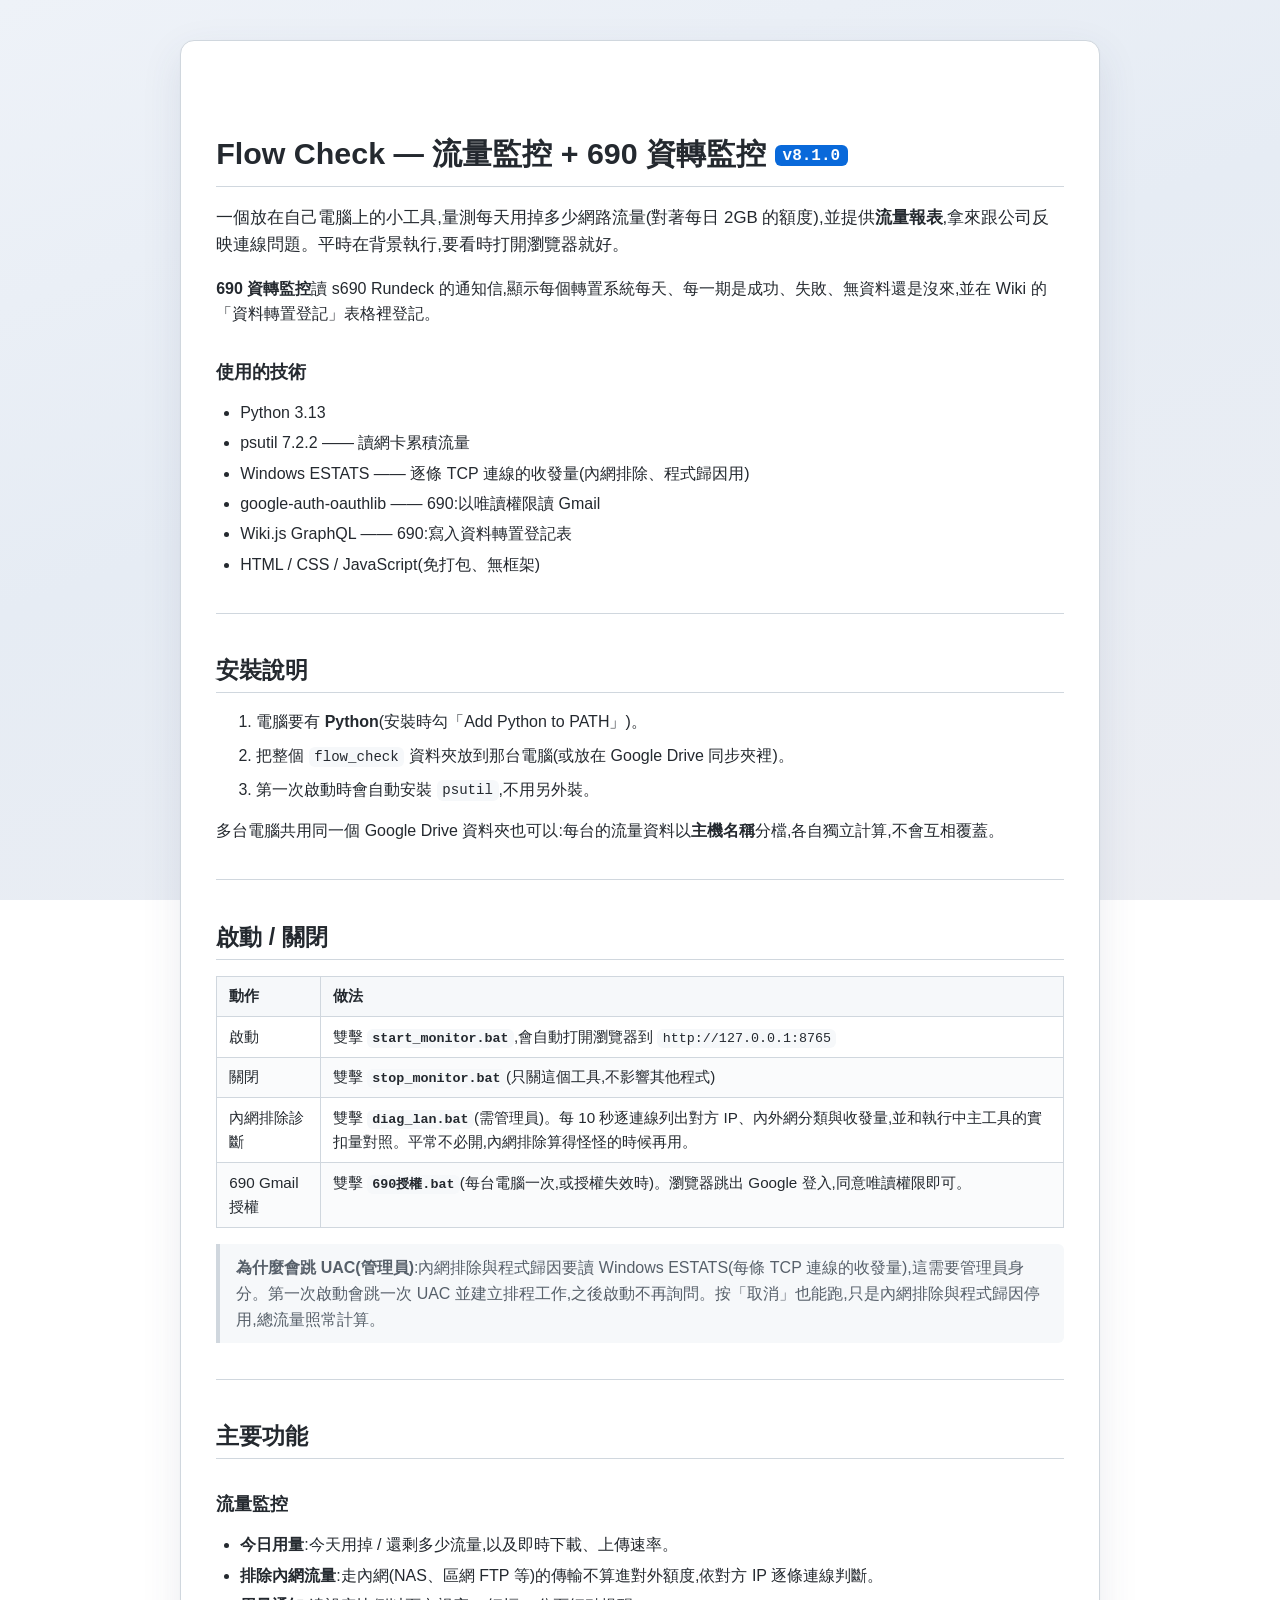
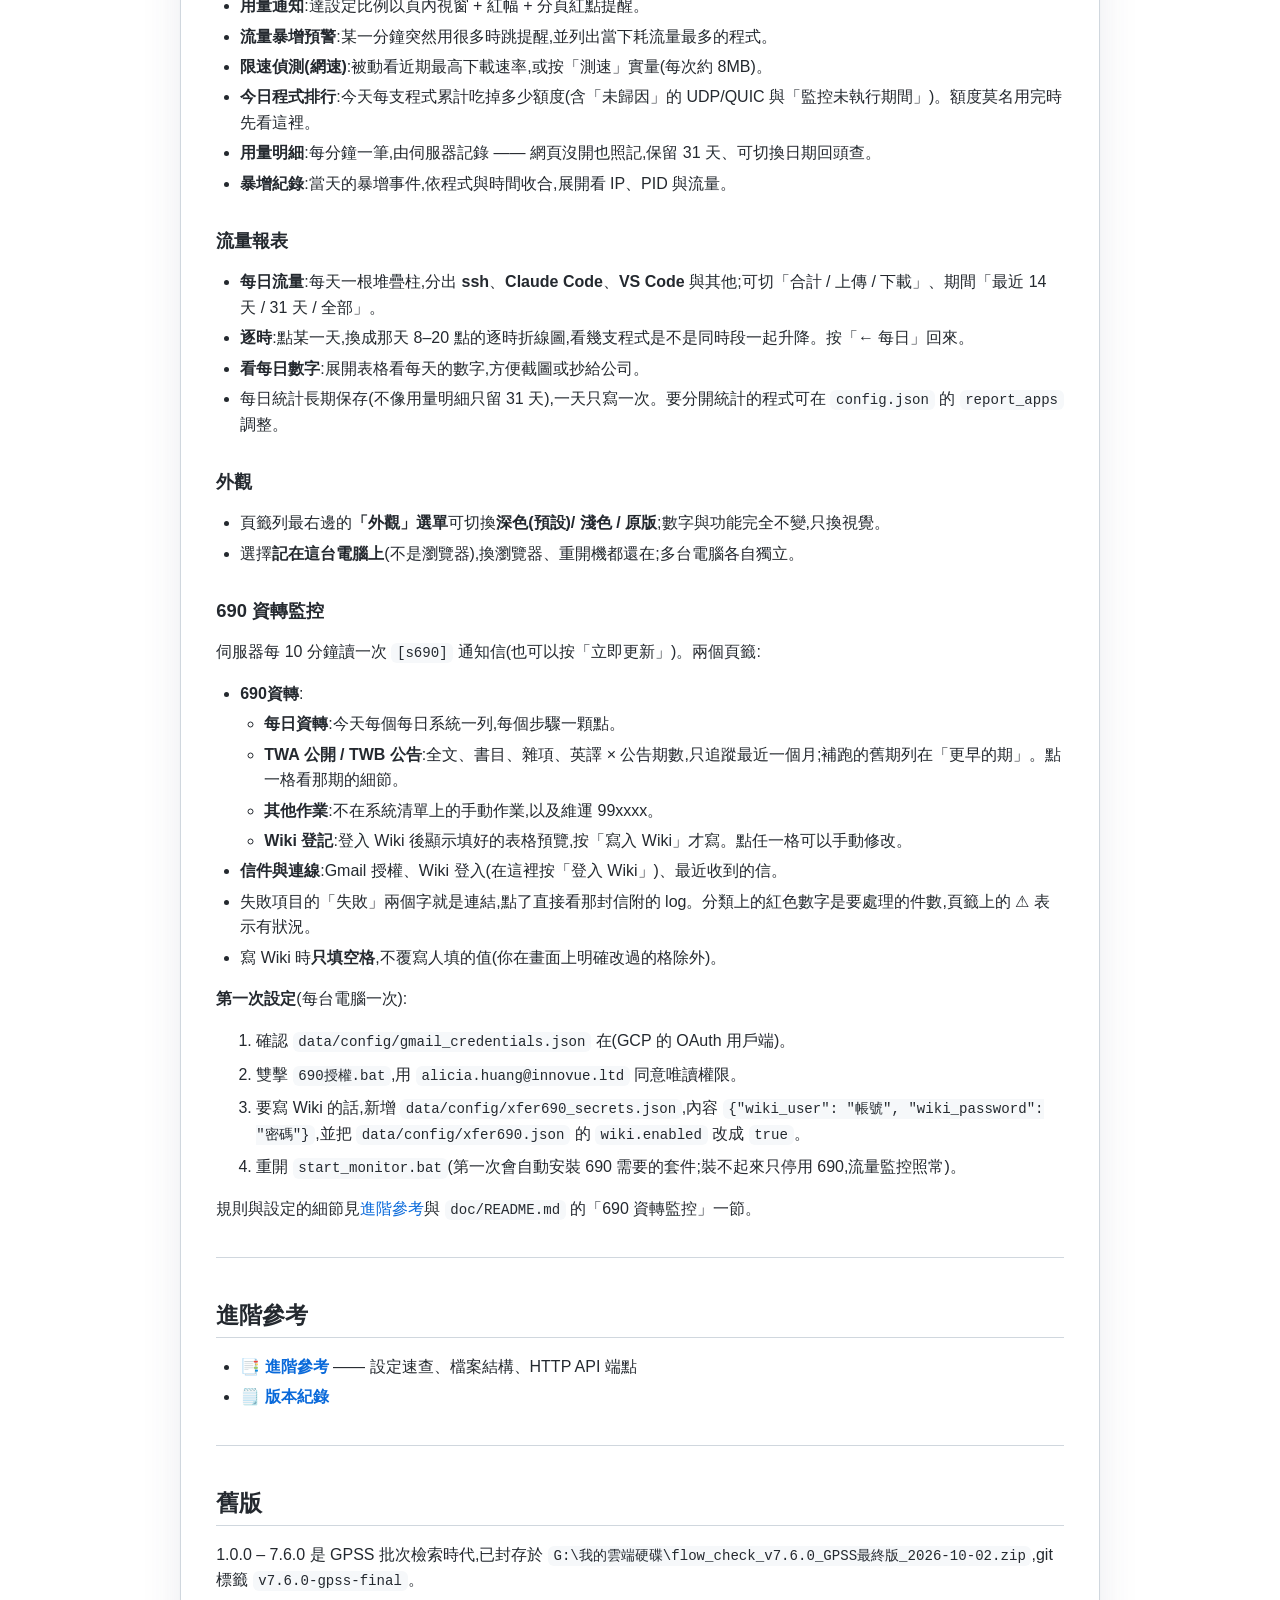
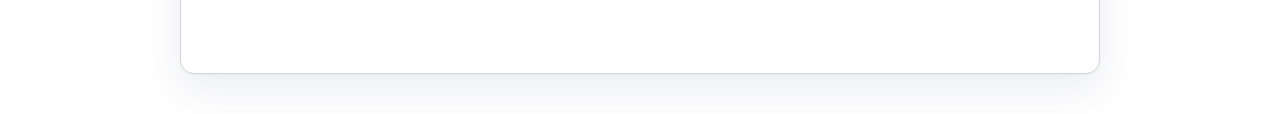
==== README.html @ d07e06e5 "docs: 升版 8.1.0 — 690 資轉監控 Co-Authored-By: Claude <noreply@anthropic.com>" ====
<!DOCTYPE html>
<html lang="zh-Hant">
<head>
<meta charset="UTF-8">
<meta name="viewport" content="width=device-width, initial-scale=1.0">
<title>README</title>
<link rel="icon" href="data:image/svg+xml,%3Csvg%20xmlns='http://www.w3.org/2000/svg'%20viewBox='0%200%2064%2064'%3E%3Crect%20x='4'%20y='4'%20width='56'%20height='56'%20rx='14'%20fill='%239e80db'/%3E%3Cg%20fill='%23fff'%20fill-opacity='.92'%3E%3Crect%20x='15'%20y='36'%20width='9'%20height='14'/%3E%3Crect%20x='28'%20y='27'%20width='9'%20height='23'/%3E%3Crect%20x='41'%20y='18'%20width='9'%20height='32'/%3E%3C/g%3E%3C/svg%3E">
<style>
  :root {
    --fg: #24292f;
    --muted: #57606a;
    --border: #d0d7de;
    --bg-code: #f6f8fa;
    --accent: #0969da;
  }
  * { box-sizing: border-box; }
  html {
    min-height: 100%;
    background: linear-gradient(160deg, #eef2f8 0%, #e6ecf4 45%, #eceef3 100%) no-repeat fixed;
  }
  body {
    font-family: -apple-system, "Segoe UI", "Microsoft JhengHei", "PingFang TC", Roboto, Helvetica, Arial, sans-serif;
    line-height: 1.6;
    color: var(--fg);
    max-width: 920px;
    margin: 2.5rem auto;
    padding: 2.4rem 2.2rem 4rem;
    background: #fff;
    border: 1px solid var(--border);
    border-radius: 14px;
    box-shadow: 0 1px 2px rgba(27, 43, 75, 0.04), 0 14px 40px rgba(54, 73, 110, 0.10);
  }
  @media (max-width: 640px) {
    body { margin: 0 auto; border-radius: 0; border-left: 0; border-right: 0; padding: 1.6rem 1.1rem 3rem; }
  }
  h1, h2, h3 { line-height: 1.3; margin-top: 1.8em; margin-bottom: 0.6em; }
  h1 { font-size: 1.9rem; border-bottom: 1px solid var(--border); padding-bottom: 0.4em; }
  h2 { font-size: 1.45rem; border-bottom: 1px solid var(--border); padding-bottom: 0.3em; }
  h3 { font-size: 1.15rem; }
  h1 code.ver {
    font-size: 1rem;
    background: var(--accent);
    color: #fff;
    padding: 0.1em 0.5em;
    border-radius: 6px;
    vertical-align: middle;
  }
  hr { border: 0; border-top: 1px solid var(--border); margin: 2.2rem 0; }
  code {
    font-family: "SFMono-Regular", Consolas, "Liberation Mono", Menlo, monospace;
    background: var(--bg-code);
    padding: 0.15em 0.4em;
    border-radius: 6px;
    font-size: 0.88em;
  }
  pre {
    background: var(--bg-code);
    border: 1px solid var(--border);
    border-radius: 8px;
    padding: 1rem;
    overflow-x: auto;
    line-height: 1.45;
  }
  pre code { background: none; padding: 0; font-size: 0.85em; }
  table {
    border-collapse: collapse;
    width: 100%;
    margin: 1rem 0;
    font-size: 0.95rem;
  }
  th, td {
    border: 1px solid var(--border);
    padding: 0.5em 0.8em;
    text-align: left;
    vertical-align: top;
  }
  th { background: var(--bg-code); font-weight: 600; }
  tr:nth-child(even) td { background: #fafbfc; }
  blockquote {
    margin: 1rem 0;
    padding: 0.4em 1em;
    color: var(--muted);
    border-left: 4px solid var(--border);
    background: var(--bg-code);
    border-radius: 0 6px 6px 0;
  }
  blockquote p { margin: 0.3em 0; }
  ul { padding-left: 1.5em; }
  li { margin: 0.3em 0; }
  a { color: var(--accent); text-decoration: none; }
  a:hover { text-decoration: underline; }
  .star { color: #bf8700; }
  .lead { font-size: 1.05rem; }
  .steps li { margin: 0.5em 0; }
</style>
</head>
<body>

<h1>Flow Check — 流量監控 + 690 資轉監控 <code class="ver">v8.1.0</code></h1>

<p class="lead">一個放在自己電腦上的小工具,量測每天用掉多少網路流量(對著每日 2GB 的額度),並提供<strong>流量報表</strong>,拿來跟公司反映連線問題。平時在背景執行,要看時打開瀏覽器就好。</p>

<p><strong>690 資轉監控</strong>讀 s690 Rundeck 的通知信,顯示每個轉置系統每天、每一期是成功、失敗、無資料還是沒來,並在 Wiki 的「資料轉置登記」表格裡登記。</p>

<h3>使用的技術</h3>
<ul>
  <li>Python 3.13</li>
  <li>psutil 7.2.2 —— 讀網卡累積流量</li>
  <li>Windows ESTATS —— 逐條 TCP 連線的收發量(內網排除、程式歸因用)</li>
  <li>google-auth-oauthlib —— 690:以唯讀權限讀 Gmail</li>
  <li>Wiki.js GraphQL —— 690:寫入資料轉置登記表</li>
  <li>HTML / CSS / JavaScript(免打包、無框架)</li>
</ul>

<hr>

<h2>安裝說明</h2>
<ol class="steps">
  <li>電腦要有 <strong>Python</strong>(安裝時勾「Add Python to PATH」)。</li>
  <li>把整個 <code>flow_check</code> 資料夾放到那台電腦(或放在 Google Drive 同步夾裡)。</li>
  <li>第一次啟動時會自動安裝 <code>psutil</code>,不用另外裝。</li>
</ol>
<p>多台電腦共用同一個 Google Drive 資料夾也可以:每台的流量資料以<strong>主機名稱</strong>分檔,各自獨立計算,不會互相覆蓋。</p>

<hr>

<h2>啟動 / 關閉</h2>

<table>
  <thead>
    <tr><th>動作</th><th>做法</th></tr>
  </thead>
  <tbody>
    <tr><td>啟動</td><td>雙擊 <strong><code>start_monitor.bat</code></strong>,會自動打開瀏覽器到 <code>http://127.0.0.1:8765</code></td></tr>
    <tr><td>關閉</td><td>雙擊 <strong><code>stop_monitor.bat</code></strong>(只關這個工具,不影響其他程式)</td></tr>
    <tr><td>內網排除診斷</td><td>雙擊 <strong><code>diag_lan.bat</code></strong>(需管理員)。每 10 秒逐連線列出對方 IP、內外網分類與收發量,並和執行中主工具的實扣量對照。平常不必開,內網排除算得怪怪的時候再用。</td></tr>
    <tr><td>690 Gmail 授權</td><td>雙擊 <strong><code>690授權.bat</code></strong>(每台電腦一次,或授權失效時)。瀏覽器跳出 Google 登入,同意唯讀權限即可。</td></tr>
  </tbody>
</table>

<blockquote>
  <p><strong>為什麼會跳 UAC(管理員)</strong>:內網排除與程式歸因要讀 Windows ESTATS(每條 TCP 連線的收發量),這需要管理員身分。第一次啟動會跳一次 UAC 並建立排程工作,之後啟動不再詢問。按「取消」也能跑,只是內網排除與程式歸因停用,總流量照常計算。</p>
</blockquote>

<hr>

<h2>主要功能</h2>

<h3>流量監控</h3>
<ul>
  <li><strong>今日用量</strong>:今天用掉 / 還剩多少流量,以及即時下載、上傳速率。</li>
  <li><strong>排除內網流量</strong>:走內網(NAS、區網 FTP 等)的傳輸不算進對外額度,依對方 IP 逐條連線判斷。</li>
  <li><strong>用量通知</strong>:達設定比例以頁內視窗 + 紅幅 + 分頁紅點提醒。</li>
  <li><strong>流量暴增預警</strong>:某一分鐘突然用很多時跳提醒,並列出當下耗流量最多的程式。</li>
  <li><strong>限速偵測(網速)</strong>:被動看近期最高下載速率,或按「測速」實量(每次約 8MB)。</li>
  <li><strong>今日程式排行</strong>:今天每支程式累計吃掉多少額度(含「未歸因」的 UDP/QUIC 與「監控未執行期間」)。額度莫名用完時先看這裡。</li>
  <li><strong>用量明細</strong>:每分鐘一筆,由伺服器記錄 —— 網頁沒開也照記,保留 31 天、可切換日期回頭查。</li>
  <li><strong>暴增紀錄</strong>:當天的暴增事件,依程式與時間收合,展開看 IP、PID 與流量。</li>
</ul>

<h3>流量報表</h3>
<ul>
  <li><strong>每日流量</strong>:每天一根堆疊柱,分出 <strong>ssh</strong>、<strong>Claude Code</strong>、<strong>VS Code</strong> 與其他;可切「合計 / 上傳 / 下載」、期間「最近 14 天 / 31 天 / 全部」。</li>
  <li><strong>逐時</strong>:點某一天,換成那天 8–20 點的逐時折線圖,看幾支程式是不是同時段一起升降。按「← 每日」回來。</li>
  <li><strong>看每日數字</strong>:展開表格看每天的數字,方便截圖或抄給公司。</li>
  <li>每日統計長期保存(不像用量明細只留 31 天),一天只寫一次。要分開統計的程式可在 <code>config.json</code> 的 <code>report_apps</code> 調整。</li>
</ul>

<h3>外觀</h3>
<ul>
  <li>頁籤列最右邊的<strong>「外觀」選單</strong>可切換<strong>深色(預設)/ 淺色 / 原版</strong>;數字與功能完全不變,只換視覺。</li>
  <li>選擇<strong>記在這台電腦上</strong>(不是瀏覽器),換瀏覽器、重開機都還在;多台電腦各自獨立。</li>
</ul>

<h3>690 資轉監控</h3>
<p>伺服器每 10 分鐘讀一次 <code>[s690]</code> 通知信(也可以按「立即更新」)。兩個頁籤:</p>
<ul>
  <li><strong>690資轉</strong>:
    <ul>
      <li><strong>每日資轉</strong>:今天每個每日系統一列,每個步驟一顆點。</li>
      <li><strong>TWA 公開 / TWB 公告</strong>:全文、書目、雜項、英譯 × 公告期數,只追蹤最近一個月;補跑的舊期列在「更早的期」。點一格看那期的細節。</li>
      <li><strong>其他作業</strong>:不在系統清單上的手動作業,以及維運 99xxxx。</li>
      <li><strong>Wiki 登記</strong>:登入 Wiki 後顯示填好的表格預覽,按「寫入 Wiki」才寫。點任一格可以手動修改。</li>
    </ul>
  </li>
  <li><strong>信件與連線</strong>:Gmail 授權、Wiki 登入(在這裡按「登入 Wiki」)、最近收到的信。</li>
  <li>失敗項目的「失敗」兩個字就是連結,點了直接看那封信附的 log。分類上的紅色數字是要處理的件數,頁籤上的 ⚠ 表示有狀況。</li>
  <li>寫 Wiki 時<strong>只填空格</strong>,不覆寫人填的值(你在畫面上明確改過的格除外)。</li>
</ul>

<p><strong>第一次設定</strong>(每台電腦一次):</p>
<ol class="steps">
  <li>確認 <code>data/config/gmail_credentials.json</code> 在(GCP 的 OAuth 用戶端)。</li>
  <li>雙擊 <code>690授權.bat</code>,用 <code>alicia.huang@innovue.ltd</code> 同意唯讀權限。</li>
  <li>要寫 Wiki 的話,新增 <code>data/config/xfer690_secrets.json</code>,內容 <code>{"wiki_user": "帳號", "wiki_password": "密碼"}</code>,並把 <code>data/config/xfer690.json</code> 的 <code>wiki.enabled</code> 改成 <code>true</code>。</li>
  <li>重開 <code>start_monitor.bat</code>(第一次會自動安裝 690 需要的套件;裝不起來只停用 690,流量監控照常)。</li>
</ol>
<p>規則與設定的細節見<a href="doc/進階參考.html">進階參考</a>與 <code>doc/README.md</code> 的「690 資轉監控」一節。</p>

<hr>

<h2>進階參考</h2>
<ul>
  <li>📑 <a href="doc/進階參考.html"><strong>進階參考</strong></a> —— 設定速查、檔案結構、HTTP API 端點</li>
  <li>🗒️ <a href="doc/版本紀錄.html"><strong>版本紀錄</strong></a></li>
</ul>

<hr>

<h2>舊版</h2>
<p>1.0.0 – 7.6.0 是 GPSS 批次檢索時代,已封存於 <code>G:\我的雲端硬碟\flow_check_v7.6.0_GPSS最終版_2026-10-02.zip</code>,git 標籤 <code>v7.6.0-gpss-final</code>。</p>

</body>
</html>
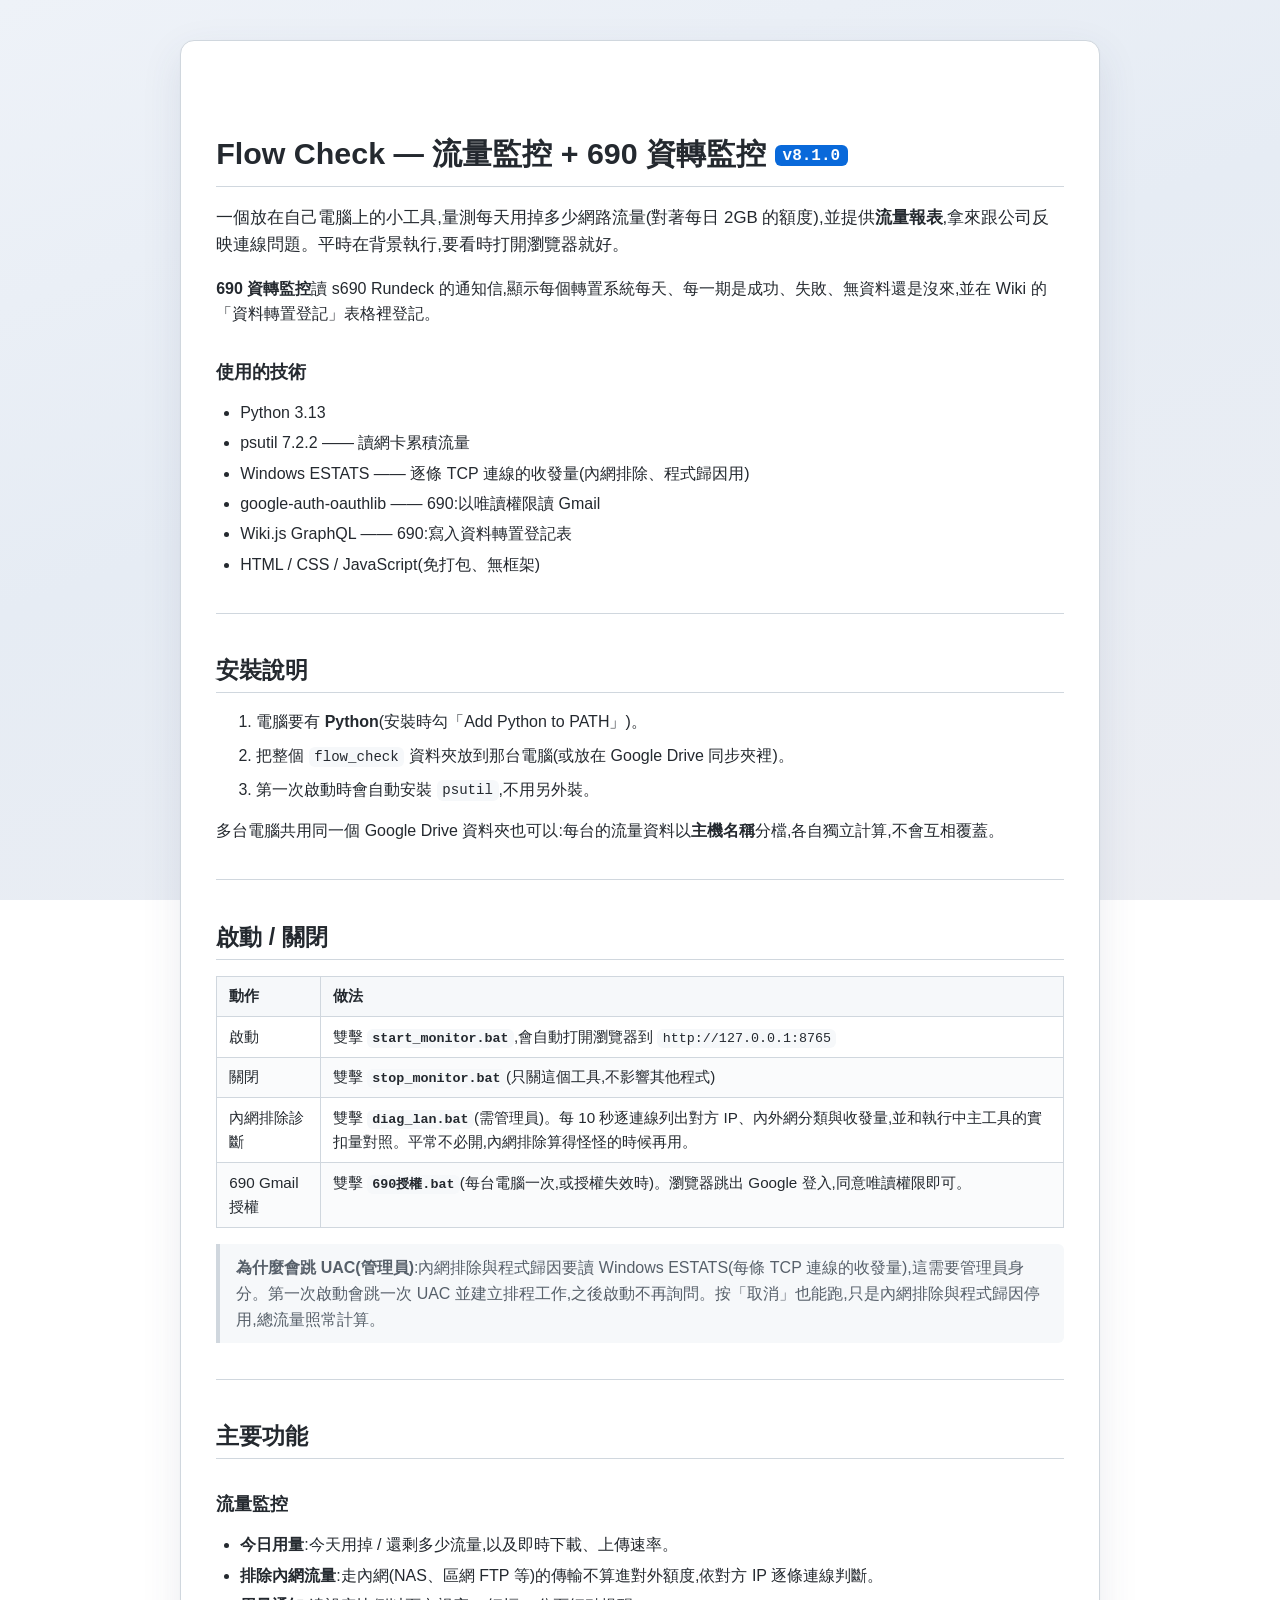
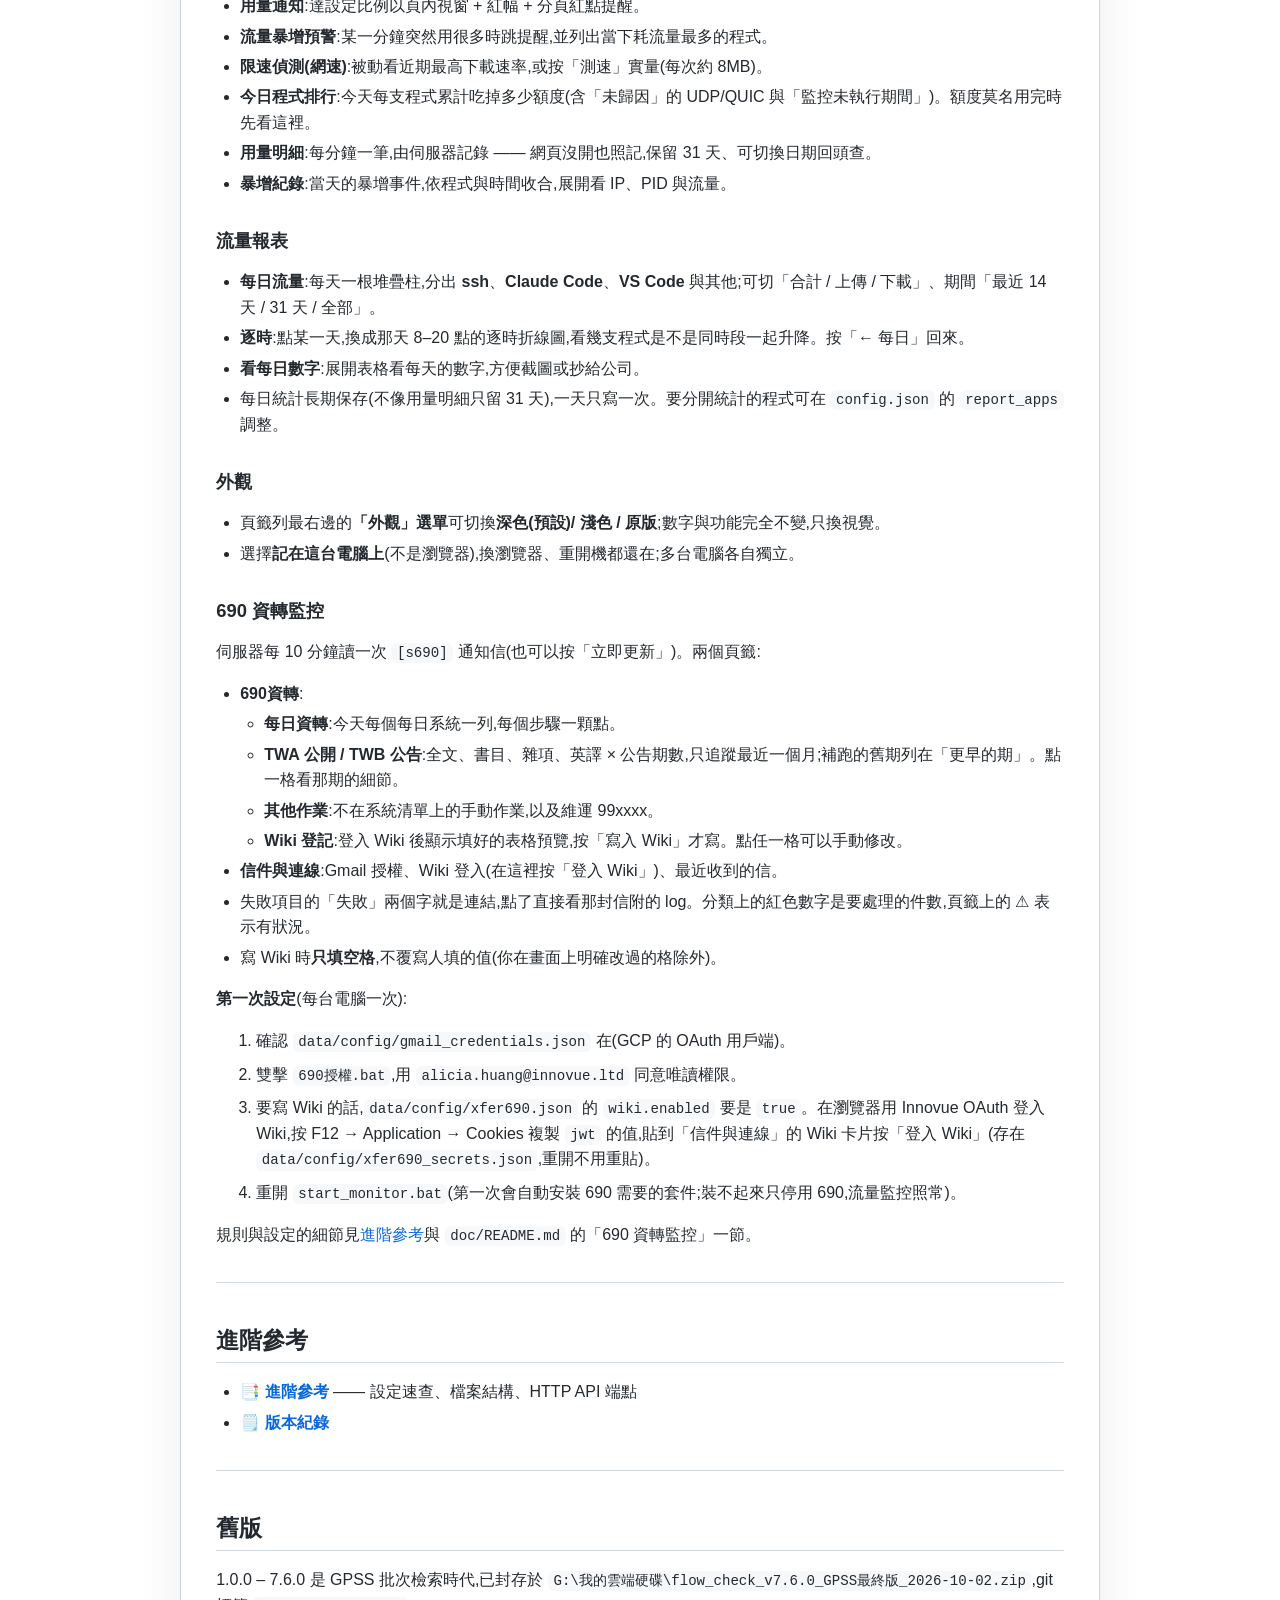
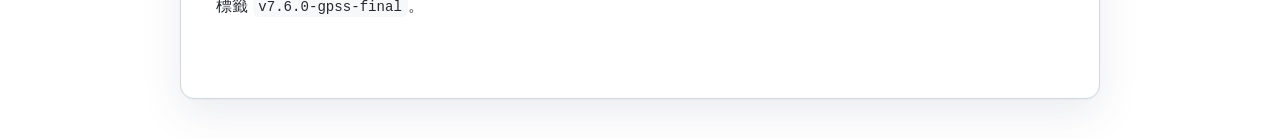
==== commit 63656e12: "feat(xfer690): Wiki 改用 Innovue OAuth 登入(貼上 jwt) Wiki 只開 Innovue OAuth(GitLab),程式沒辦法用帳號密碼登入: - 使用者在瀏覽" ====
--- a/README.html
+++ b/README.html
@@ -192,7 +192,7 @@
 <ol class="steps">
   <li>確認 <code>data/config/gmail_credentials.json</code> 在(GCP 的 OAuth 用戶端)。</li>
   <li>雙擊 <code>690授權.bat</code>,用 <code>alicia.huang@innovue.ltd</code> 同意唯讀權限。</li>
-  <li>要寫 Wiki 的話,新增 <code>data/config/xfer690_secrets.json</code>,內容 <code>{"wiki_user": "帳號", "wiki_password": "密碼"}</code>,並把 <code>data/config/xfer690.json</code> 的 <code>wiki.enabled</code> 改成 <code>true</code>。</li>
+  <li>要寫 Wiki 的話,<code>data/config/xfer690.json</code> 的 <code>wiki.enabled</code> 要是 <code>true</code>。在瀏覽器用 Innovue OAuth 登入 Wiki,按 F12 → Application → Cookies 複製 <code>jwt</code> 的值,貼到「信件與連線」的 Wiki 卡片按「登入 Wiki」(存在 <code>data/config/xfer690_secrets.json</code>,重開不用重貼)。</li>
   <li>重開 <code>start_monitor.bat</code>(第一次會自動安裝 690 需要的套件;裝不起來只停用 690,流量監控照常)。</li>
 </ol>
 <p>規則與設定的細節見<a href="doc/進階參考.html">進階參考</a>與 <code>doc/README.md</code> 的「690 資轉監控」一節。</p>
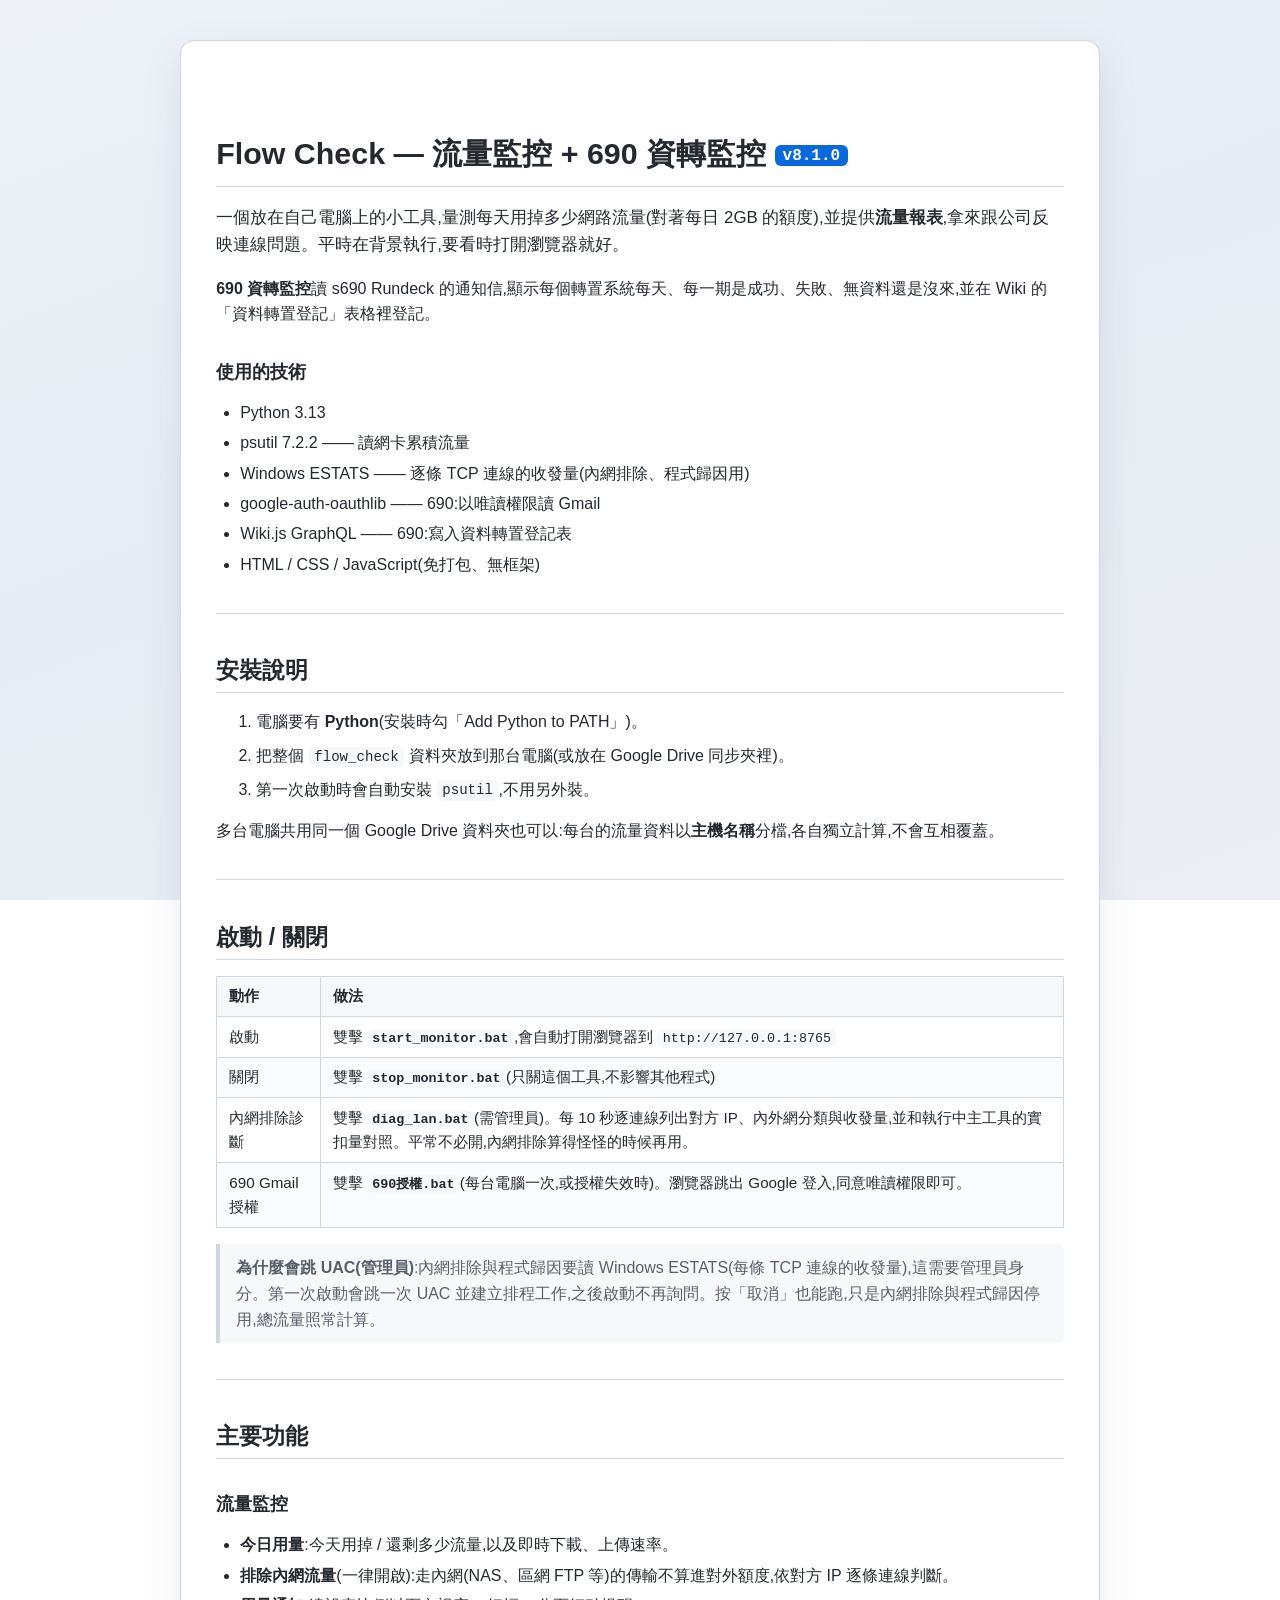
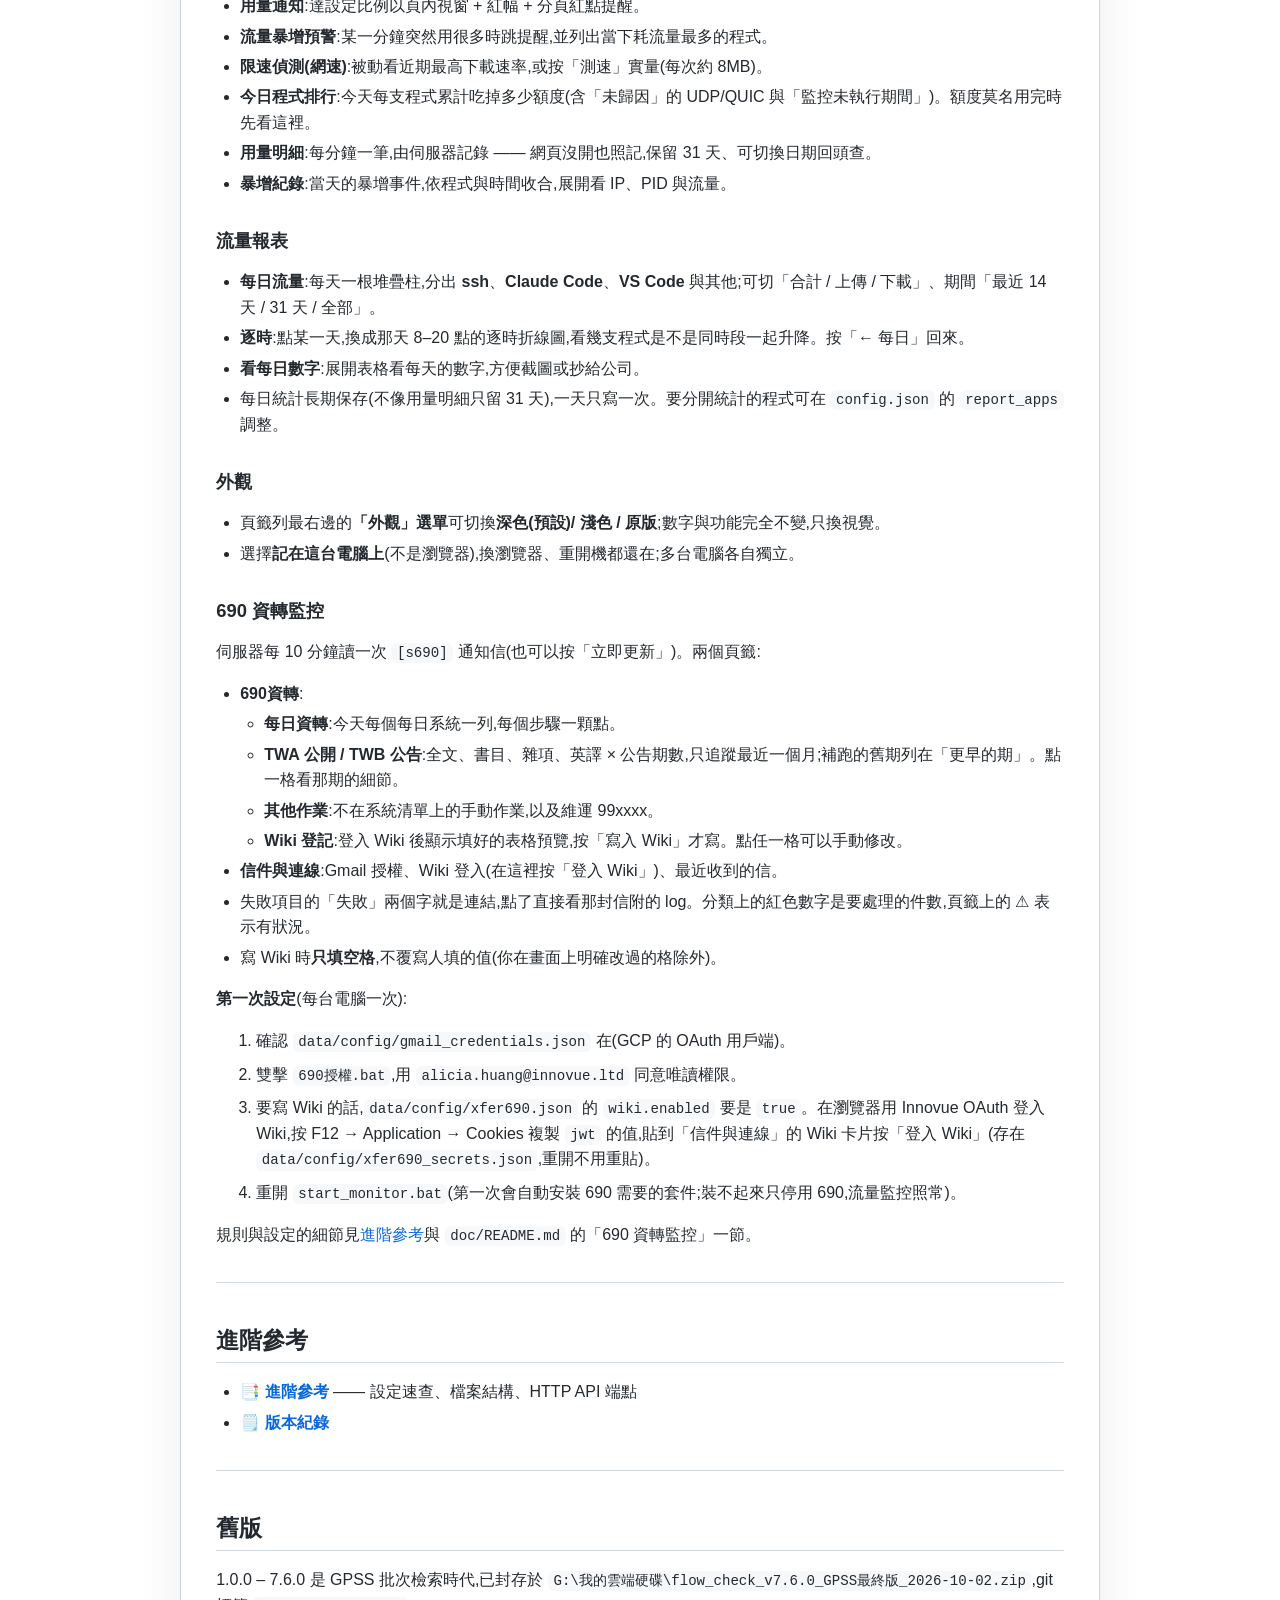
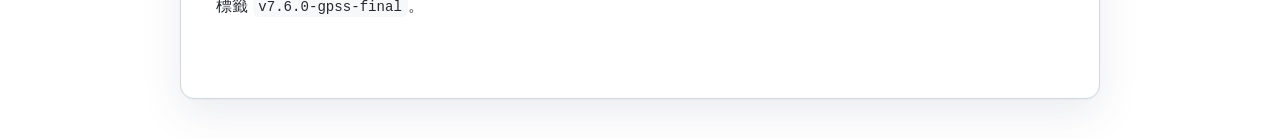
==== commit 3f297d09: "feat: 介面調整 — 標題放大、排除內網一律開、Wiki 寫入按鈕移到卡片下方 - 每頁卡片標題(h2)12px → 15px、改用主文字色(原版樣式本來就 16px,不動);欄名標籤維持小字 -" ====
--- a/README.html
+++ b/README.html
@@ -149,7 +149,7 @@
 <h3>流量監控</h3>
 <ul>
   <li><strong>今日用量</strong>:今天用掉 / 還剩多少流量,以及即時下載、上傳速率。</li>
-  <li><strong>排除內網流量</strong>:走內網(NAS、區網 FTP 等)的傳輸不算進對外額度,依對方 IP 逐條連線判斷。</li>
+  <li><strong>排除內網流量</strong>(一律開啟):走內網(NAS、區網 FTP 等)的傳輸不算進對外額度,依對方 IP 逐條連線判斷。</li>
   <li><strong>用量通知</strong>:達設定比例以頁內視窗 + 紅幅 + 分頁紅點提醒。</li>
   <li><strong>流量暴增預警</strong>:某一分鐘突然用很多時跳提醒,並列出當下耗流量最多的程式。</li>
   <li><strong>限速偵測(網速)</strong>:被動看近期最高下載速率,或按「測速」實量(每次約 8MB)。</li>
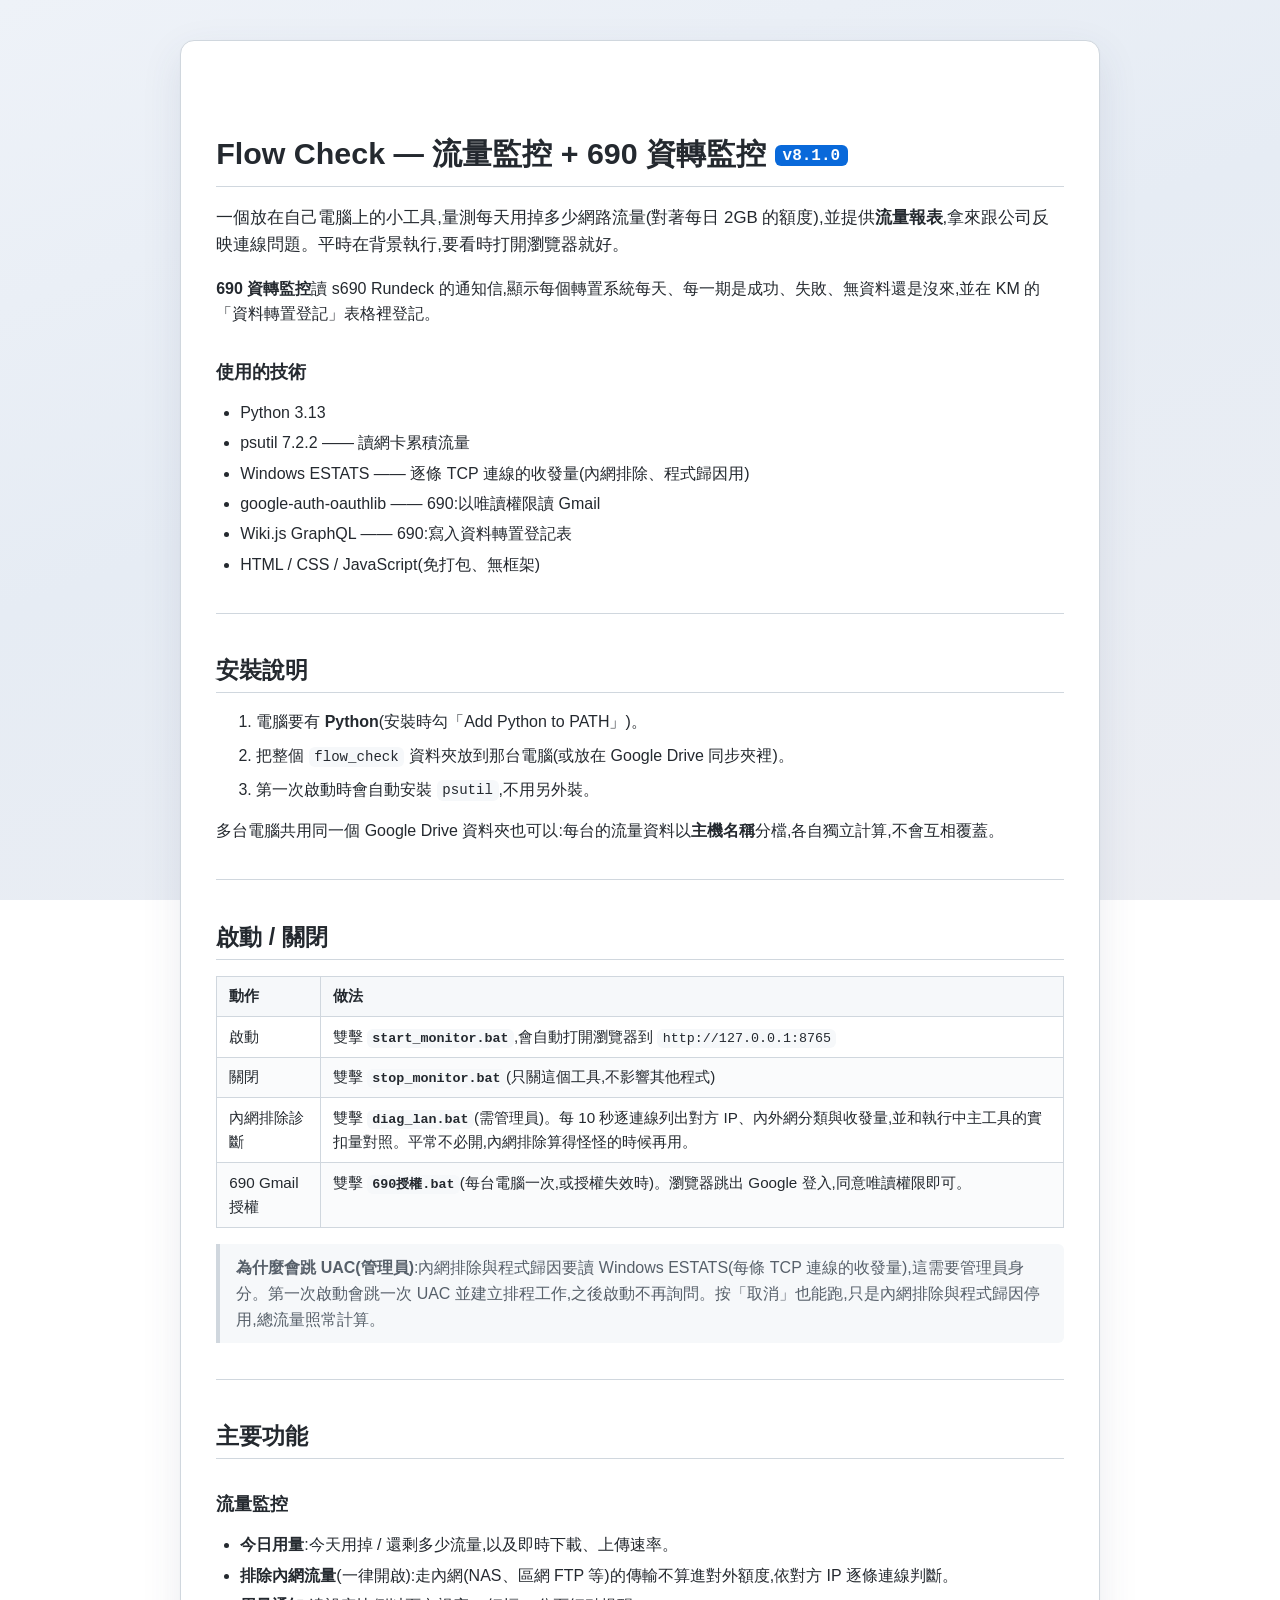
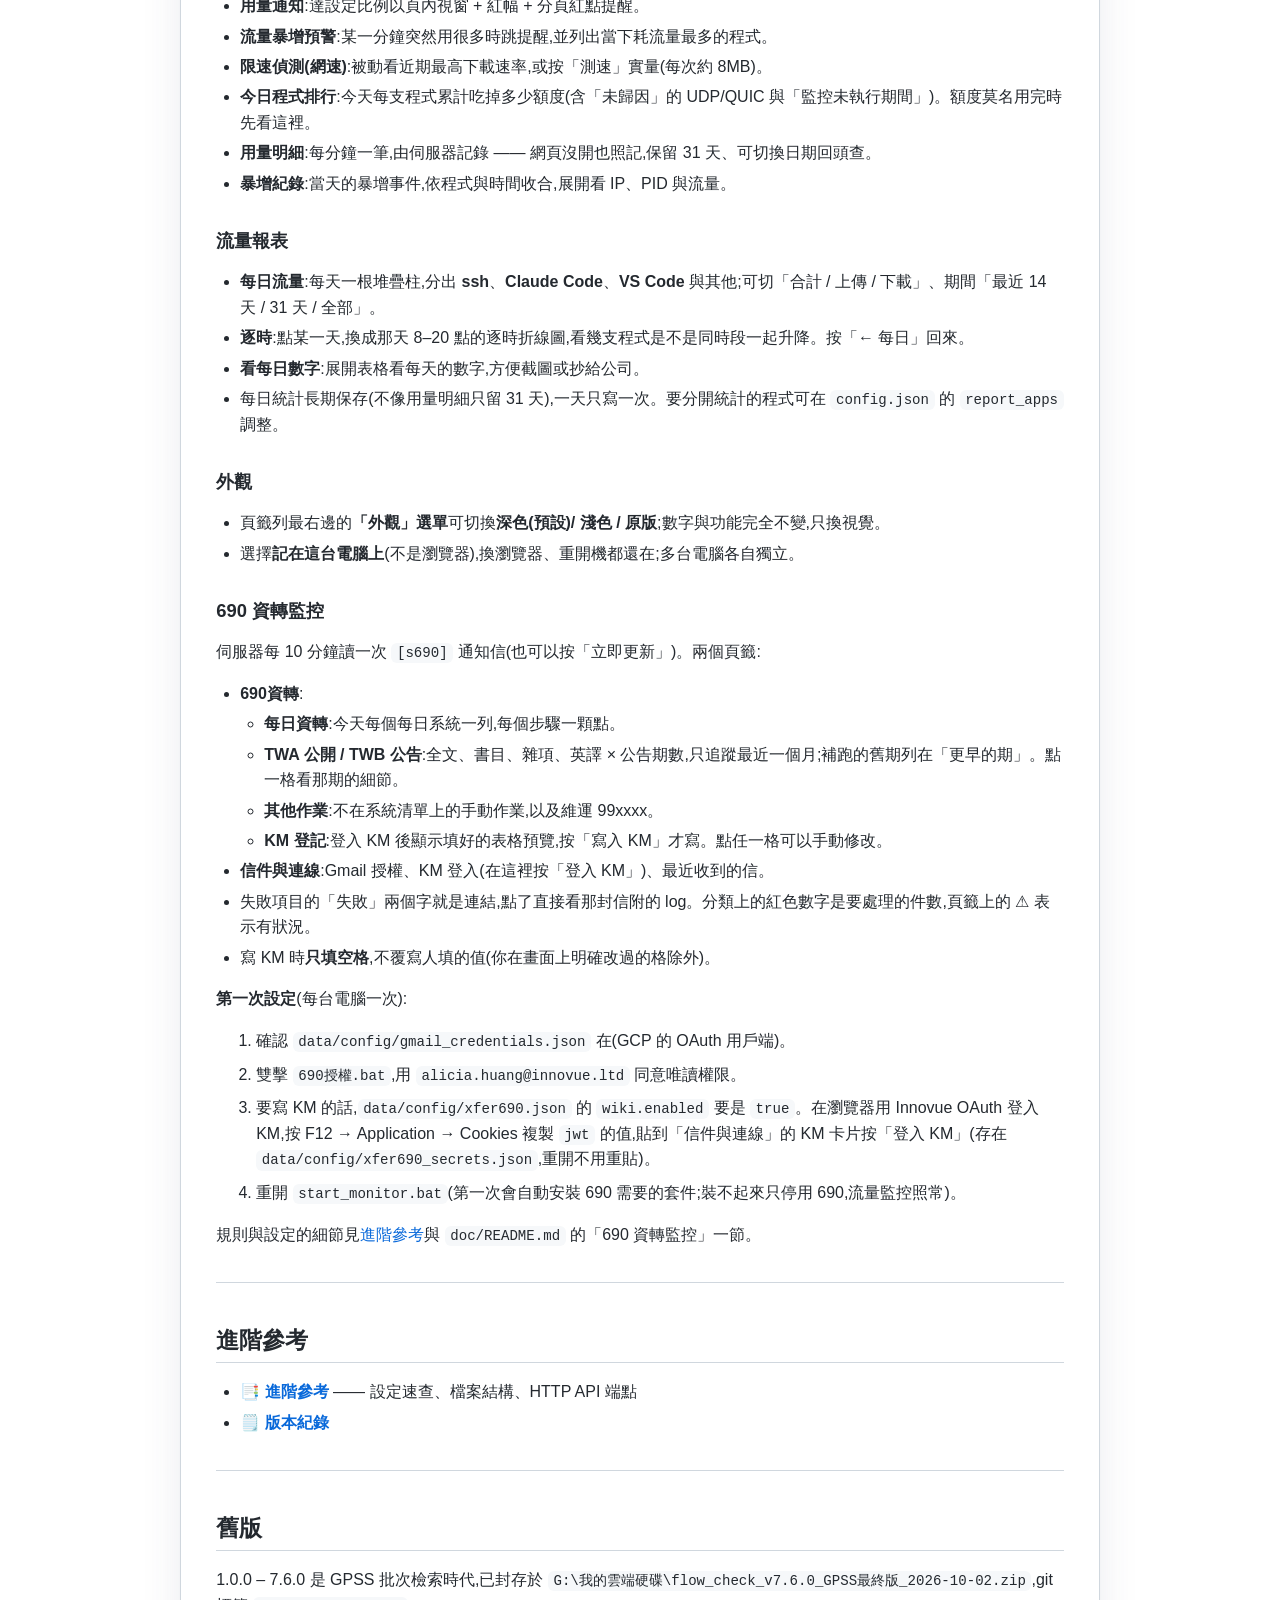
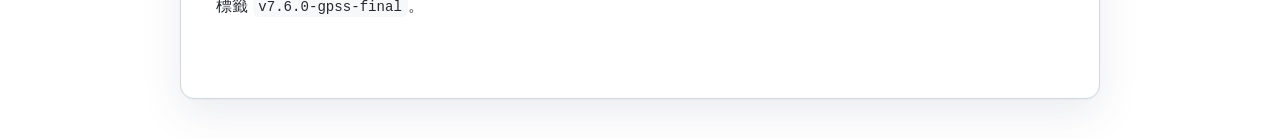
==== commit 6f177a7a: "feat(xfer690): Gmail 授權改走主程式回呼;Wiki 改稱 KM;英譯表;介面與淺色主題調整 Gmail 授權 - 「授權」一直等待到逾時:google 套件 run_local_s" ====
--- a/README.html
+++ b/README.html
@@ -100,7 +100,7 @@
 
 <p class="lead">一個放在自己電腦上的小工具,量測每天用掉多少網路流量(對著每日 2GB 的額度),並提供<strong>流量報表</strong>,拿來跟公司反映連線問題。平時在背景執行,要看時打開瀏覽器就好。</p>
 
-<p><strong>690 資轉監控</strong>讀 s690 Rundeck 的通知信,顯示每個轉置系統每天、每一期是成功、失敗、無資料還是沒來,並在 Wiki 的「資料轉置登記」表格裡登記。</p>
+<p><strong>690 資轉監控</strong>讀 s690 Rundeck 的通知信,顯示每個轉置系統每天、每一期是成功、失敗、無資料還是沒來,並在 KM 的「資料轉置登記」表格裡登記。</p>
 
 <h3>使用的技術</h3>
 <ul>
@@ -180,19 +180,19 @@
       <li><strong>每日資轉</strong>:今天每個每日系統一列,每個步驟一顆點。</li>
       <li><strong>TWA 公開 / TWB 公告</strong>:全文、書目、雜項、英譯 × 公告期數,只追蹤最近一個月;補跑的舊期列在「更早的期」。點一格看那期的細節。</li>
       <li><strong>其他作業</strong>:不在系統清單上的手動作業,以及維運 99xxxx。</li>
-      <li><strong>Wiki 登記</strong>:登入 Wiki 後顯示填好的表格預覽,按「寫入 Wiki」才寫。點任一格可以手動修改。</li>
+      <li><strong>KM 登記</strong>:登入 KM 後顯示填好的表格預覽,按「寫入 KM」才寫。點任一格可以手動修改。</li>
     </ul>
   </li>
-  <li><strong>信件與連線</strong>:Gmail 授權、Wiki 登入(在這裡按「登入 Wiki」)、最近收到的信。</li>
+  <li><strong>信件與連線</strong>:Gmail 授權、KM 登入(在這裡按「登入 KM」)、最近收到的信。</li>
   <li>失敗項目的「失敗」兩個字就是連結,點了直接看那封信附的 log。分類上的紅色數字是要處理的件數,頁籤上的 ⚠ 表示有狀況。</li>
-  <li>寫 Wiki 時<strong>只填空格</strong>,不覆寫人填的值(你在畫面上明確改過的格除外)。</li>
+  <li>寫 KM 時<strong>只填空格</strong>,不覆寫人填的值(你在畫面上明確改過的格除外)。</li>
 </ul>
 
 <p><strong>第一次設定</strong>(每台電腦一次):</p>
 <ol class="steps">
   <li>確認 <code>data/config/gmail_credentials.json</code> 在(GCP 的 OAuth 用戶端)。</li>
   <li>雙擊 <code>690授權.bat</code>,用 <code>alicia.huang@innovue.ltd</code> 同意唯讀權限。</li>
-  <li>要寫 Wiki 的話,<code>data/config/xfer690.json</code> 的 <code>wiki.enabled</code> 要是 <code>true</code>。在瀏覽器用 Innovue OAuth 登入 Wiki,按 F12 → Application → Cookies 複製 <code>jwt</code> 的值,貼到「信件與連線」的 Wiki 卡片按「登入 Wiki」(存在 <code>data/config/xfer690_secrets.json</code>,重開不用重貼)。</li>
+  <li>要寫 KM 的話,<code>data/config/xfer690.json</code> 的 <code>wiki.enabled</code> 要是 <code>true</code>。在瀏覽器用 Innovue OAuth 登入 KM,按 F12 → Application → Cookies 複製 <code>jwt</code> 的值,貼到「信件與連線」的 KM 卡片按「登入 KM」(存在 <code>data/config/xfer690_secrets.json</code>,重開不用重貼)。</li>
   <li>重開 <code>start_monitor.bat</code>(第一次會自動安裝 690 需要的套件;裝不起來只停用 690,流量監控照常)。</li>
 </ol>
 <p>規則與設定的細節見<a href="doc/進階參考.html">進階參考</a>與 <code>doc/README.md</code> 的「690 資轉監控」一節。</p>
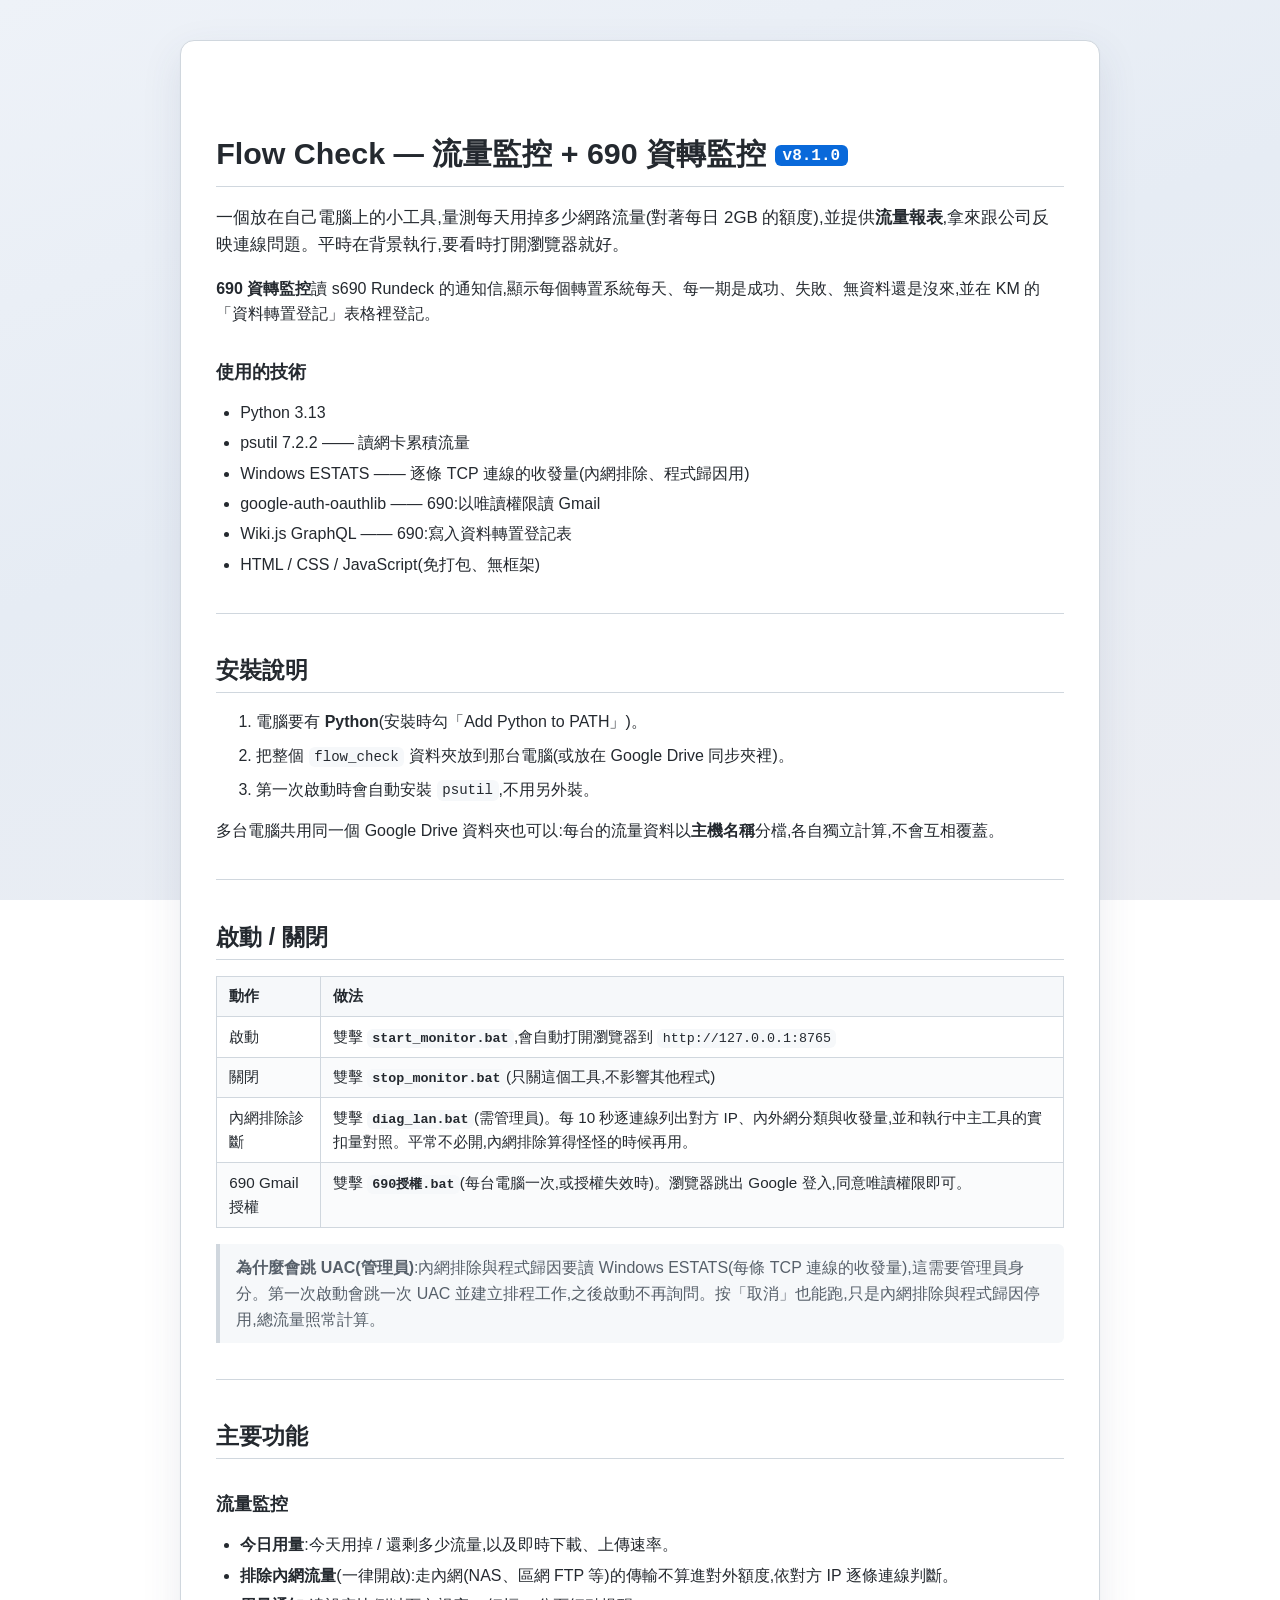
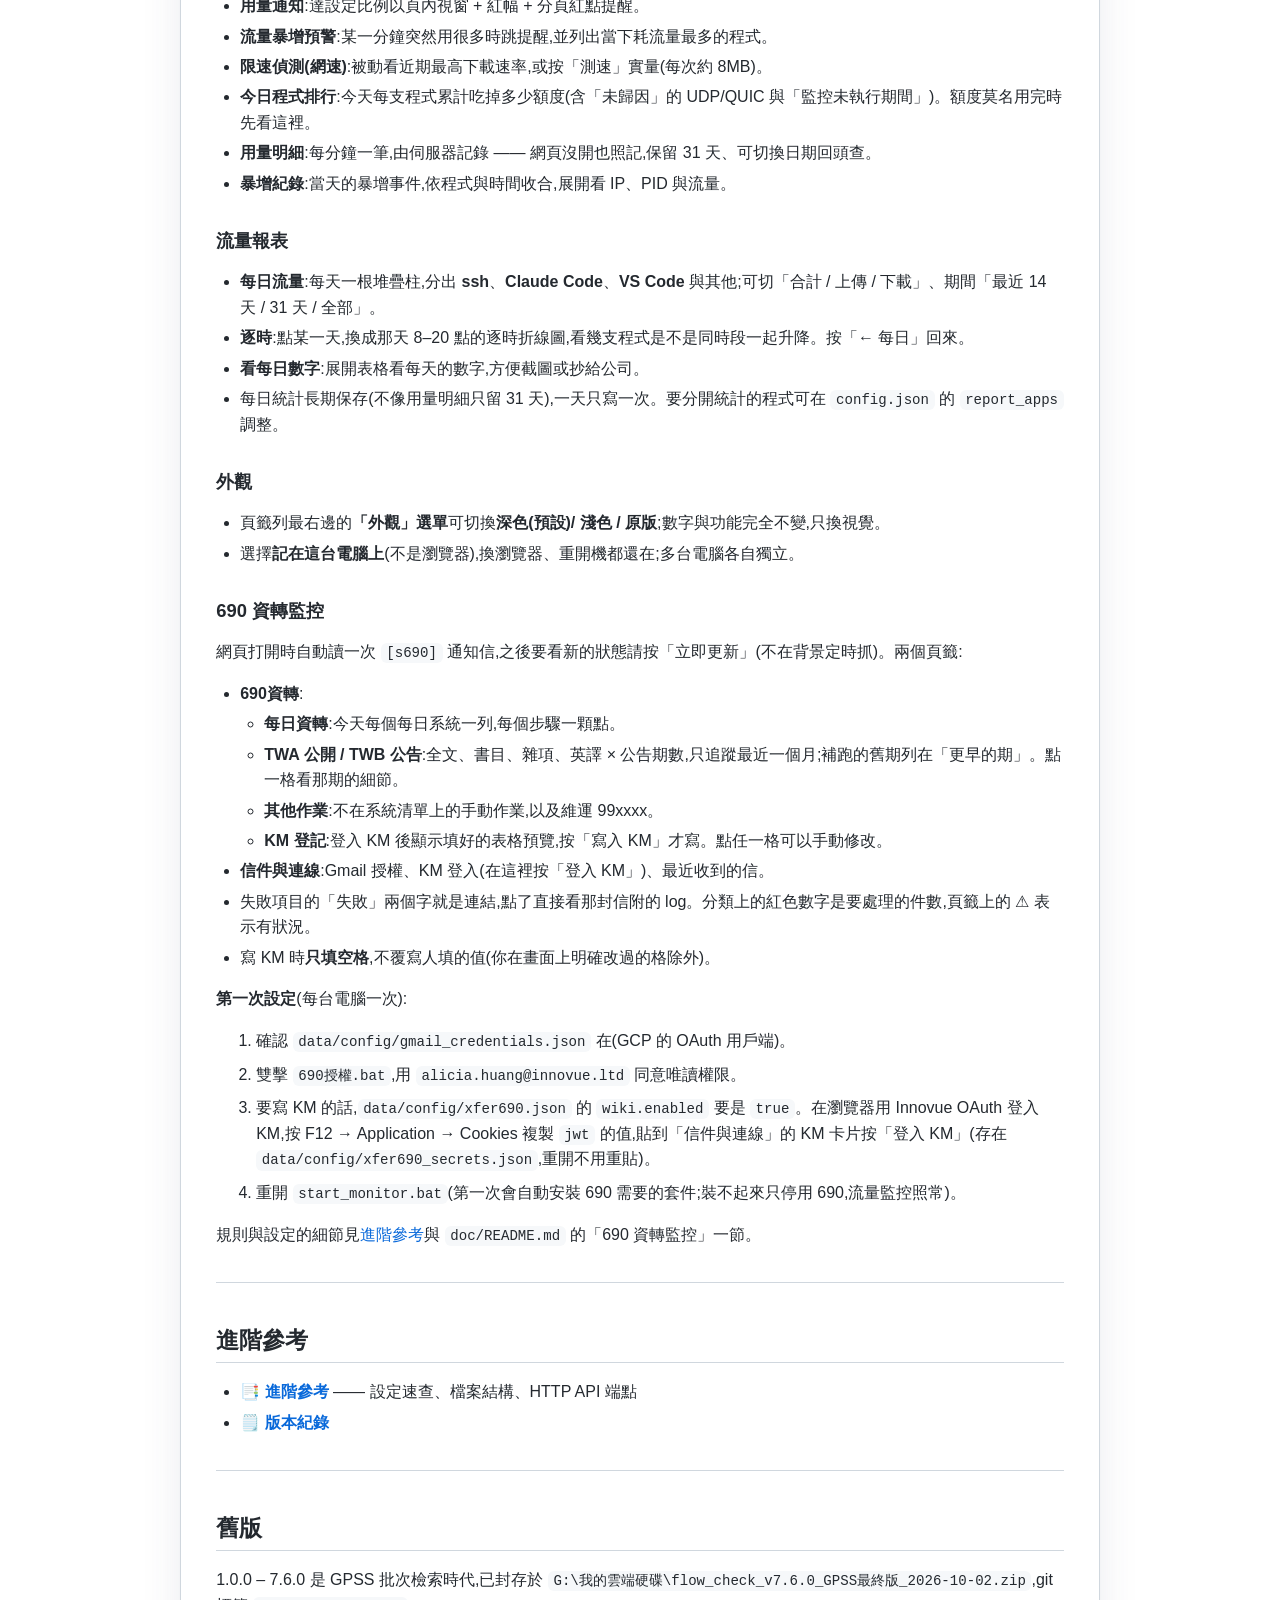
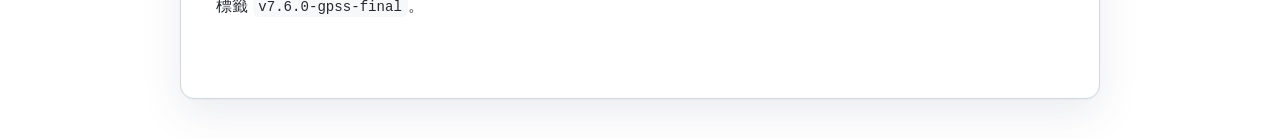
==== commit b3a8d6bc: "feat(xfer690): 不再每 10 分鐘在背景抓信,網頁打開時抓一次、之後手動更新 拿掉伺服器的背景抓信迴圈與用不到的 poll_interval_min、stale。 網頁打開時自動抓一次信" ====
--- a/README.html
+++ b/README.html
@@ -173,7 +173,7 @@
 </ul>
 
 <h3>690 資轉監控</h3>
-<p>伺服器每 10 分鐘讀一次 <code>[s690]</code> 通知信(也可以按「立即更新」)。兩個頁籤:</p>
+<p>網頁打開時自動讀一次 <code>[s690]</code> 通知信,之後要看新的狀態請按「立即更新」(不在背景定時抓)。兩個頁籤:</p>
 <ul>
   <li><strong>690資轉</strong>:
     <ul>
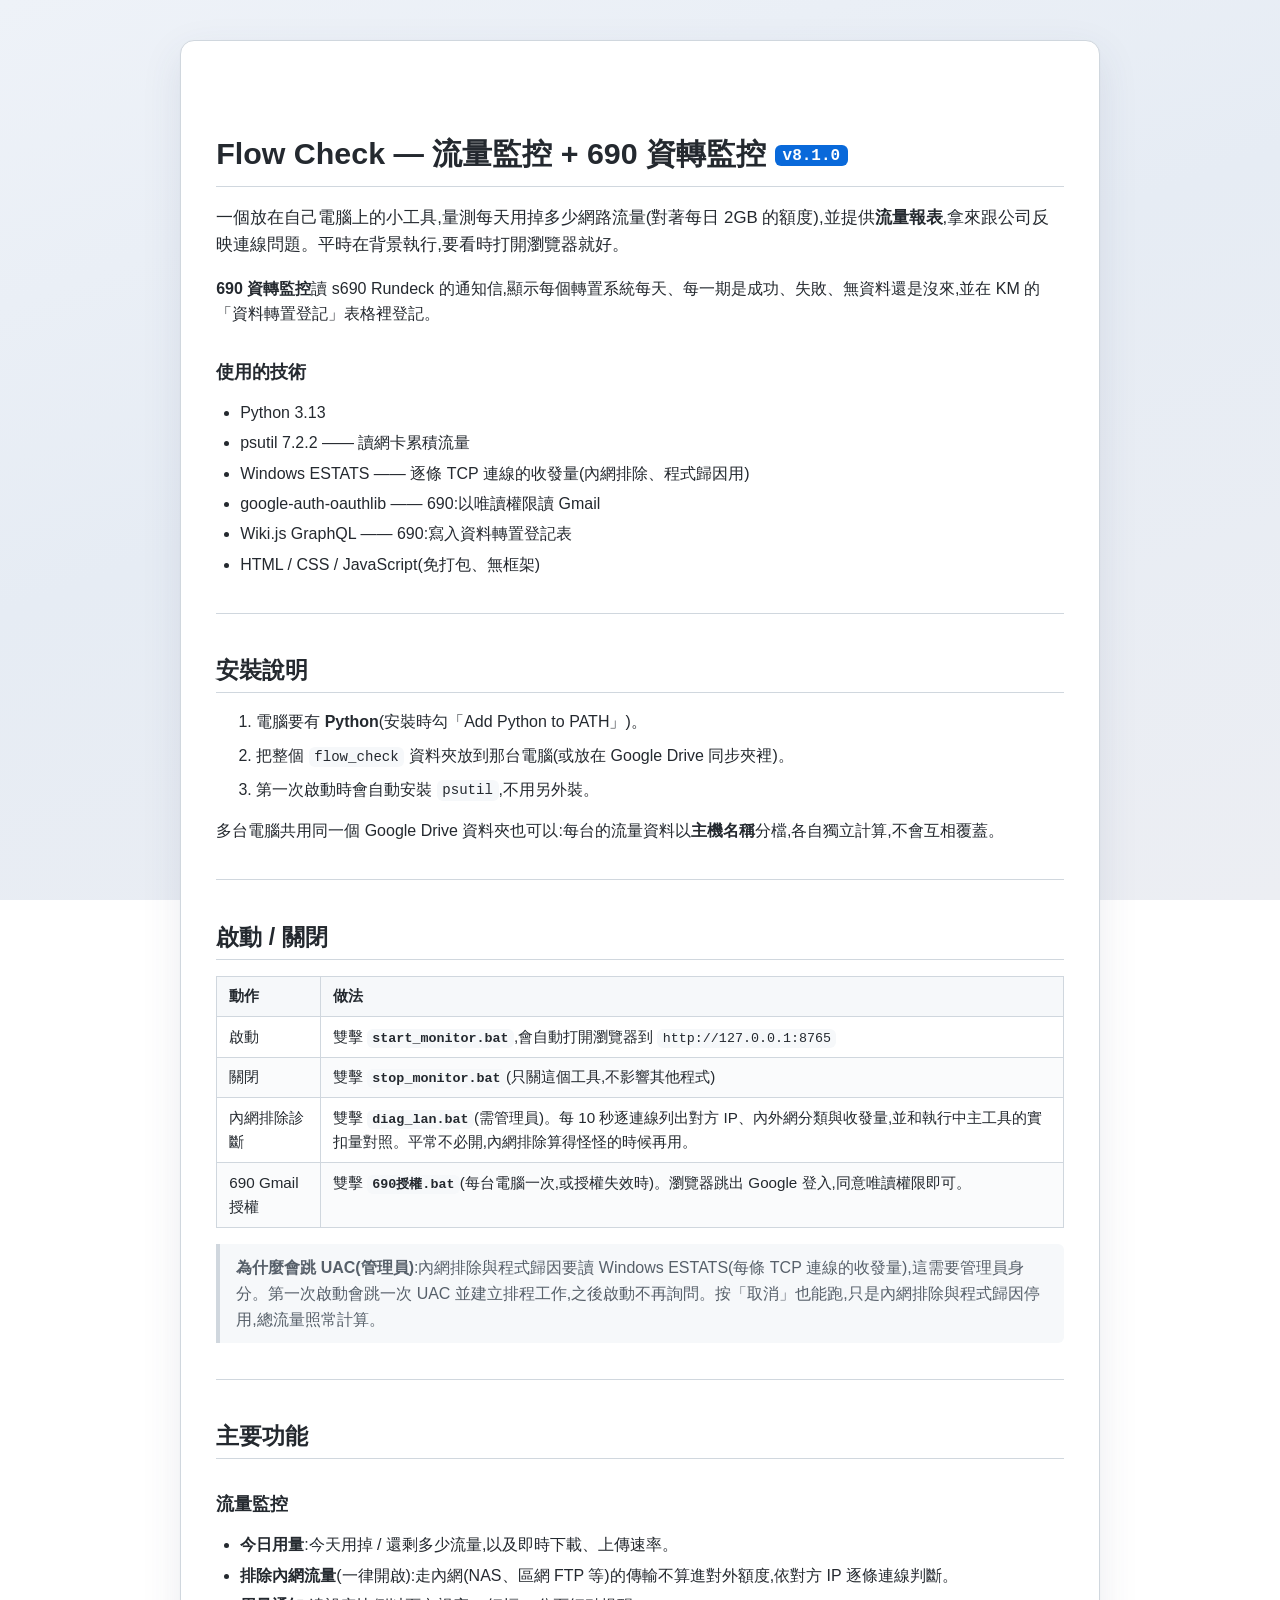
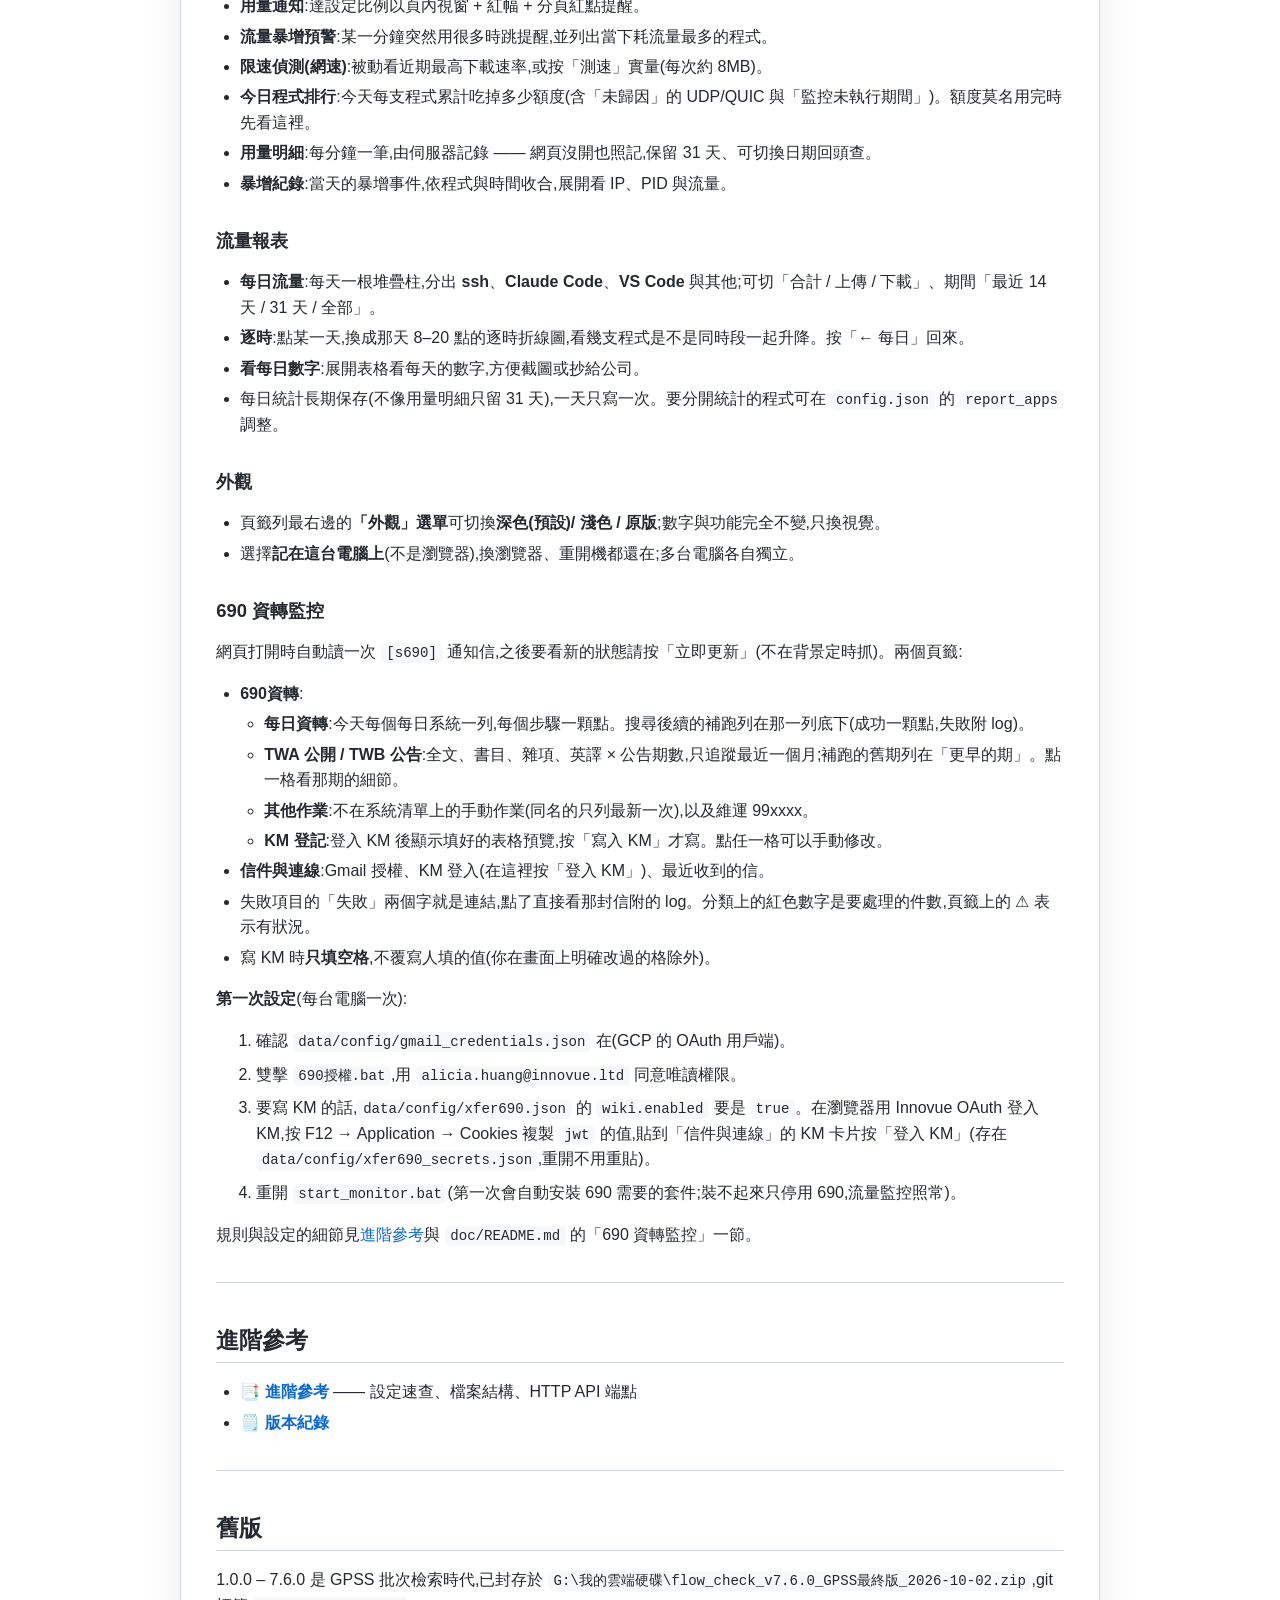
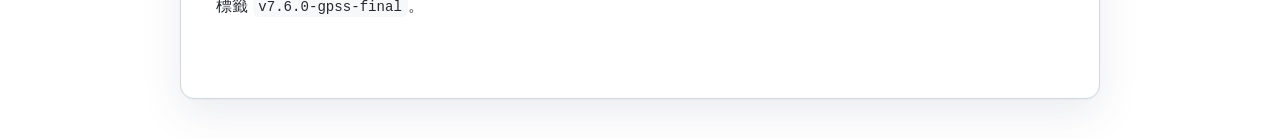
==== commit 327030db: "feat(xfer690): 搜尋後續的補跑歸到每日資轉該列;同名作業只顯示最新一次 xfer690.json 的系統新增 reruns(補跑 job 代碼)。搜尋後續設定 019103–019106" ====
--- a/README.html
+++ b/README.html
@@ -177,9 +177,9 @@
 <ul>
   <li><strong>690資轉</strong>:
     <ul>
-      <li><strong>每日資轉</strong>:今天每個每日系統一列,每個步驟一顆點。</li>
+      <li><strong>每日資轉</strong>:今天每個每日系統一列,每個步驟一顆點。搜尋後續的補跑列在那一列底下(成功一顆點,失敗附 log)。</li>
       <li><strong>TWA 公開 / TWB 公告</strong>:全文、書目、雜項、英譯 × 公告期數,只追蹤最近一個月;補跑的舊期列在「更早的期」。點一格看那期的細節。</li>
-      <li><strong>其他作業</strong>:不在系統清單上的手動作業,以及維運 99xxxx。</li>
+      <li><strong>其他作業</strong>:不在系統清單上的手動作業(同名的只列最新一次),以及維運 99xxxx。</li>
       <li><strong>KM 登記</strong>:登入 KM 後顯示填好的表格預覽,按「寫入 KM」才寫。點任一格可以手動修改。</li>
     </ul>
   </li>
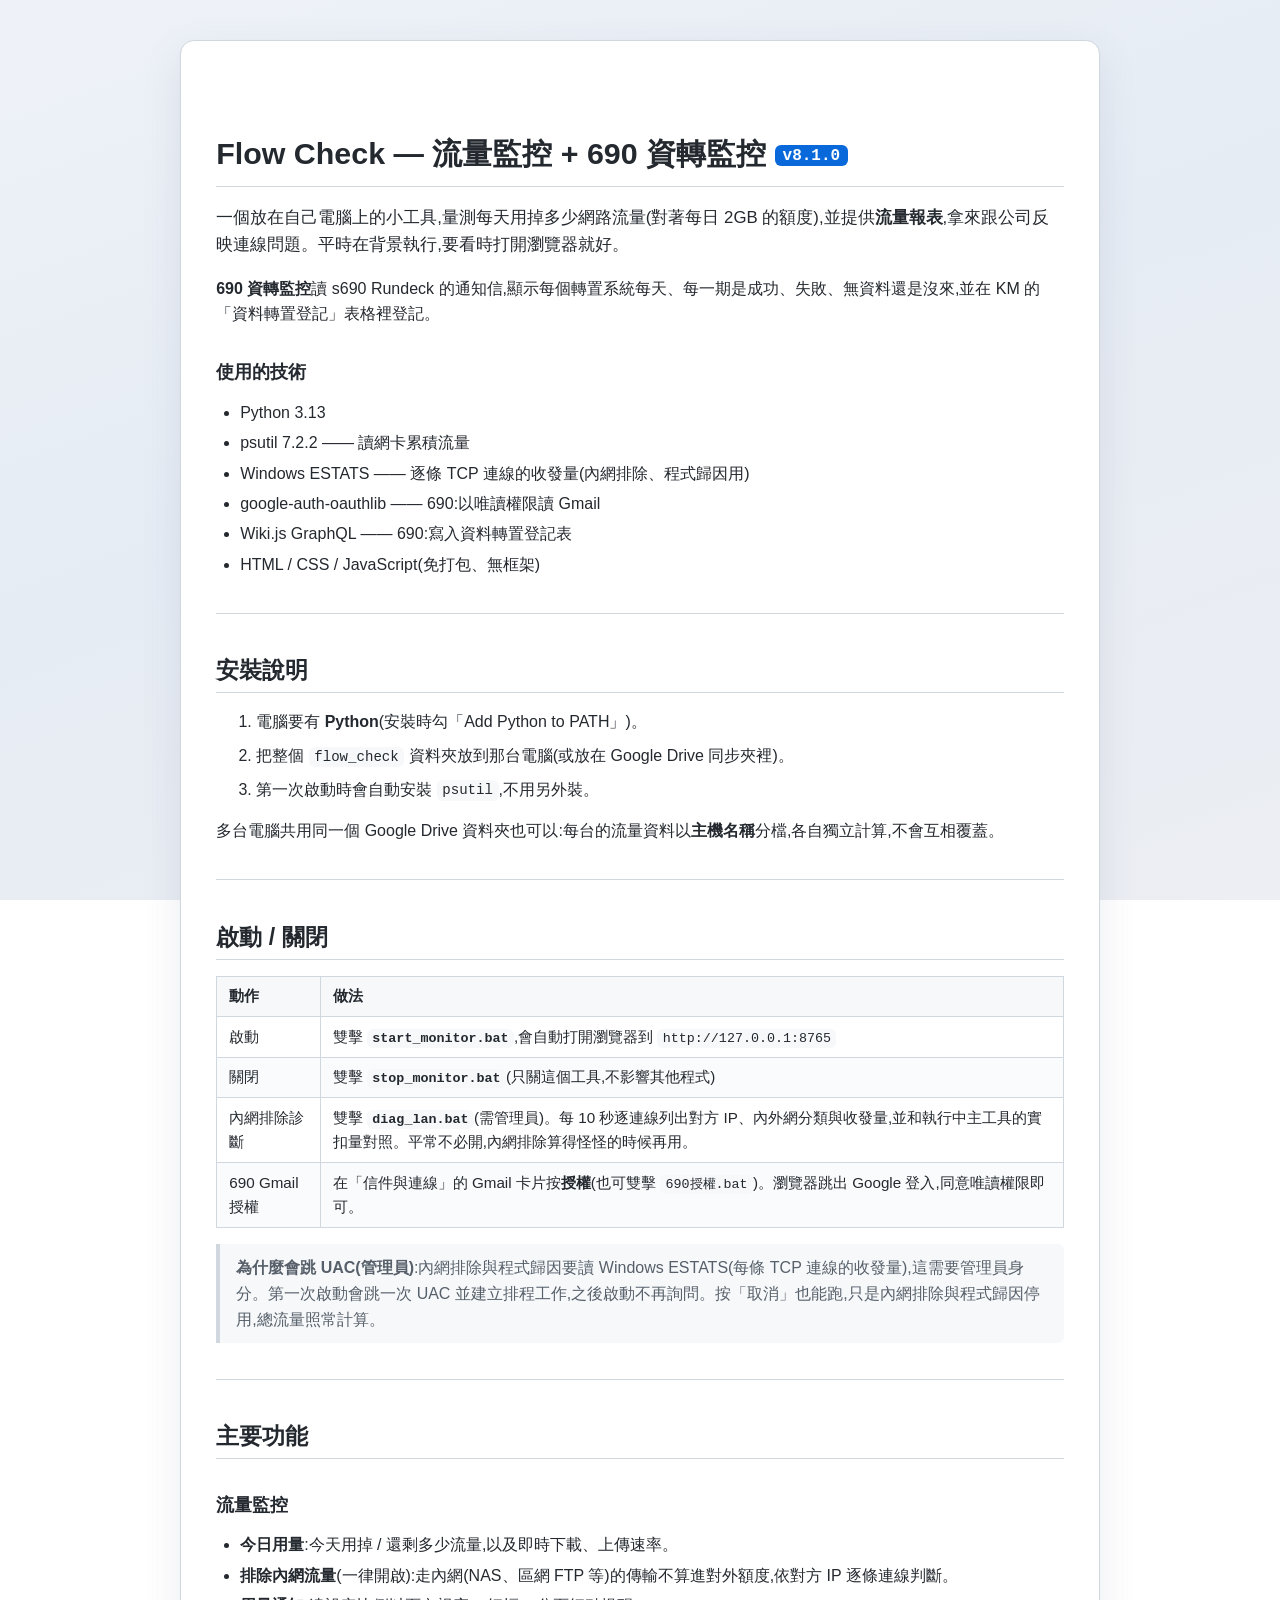
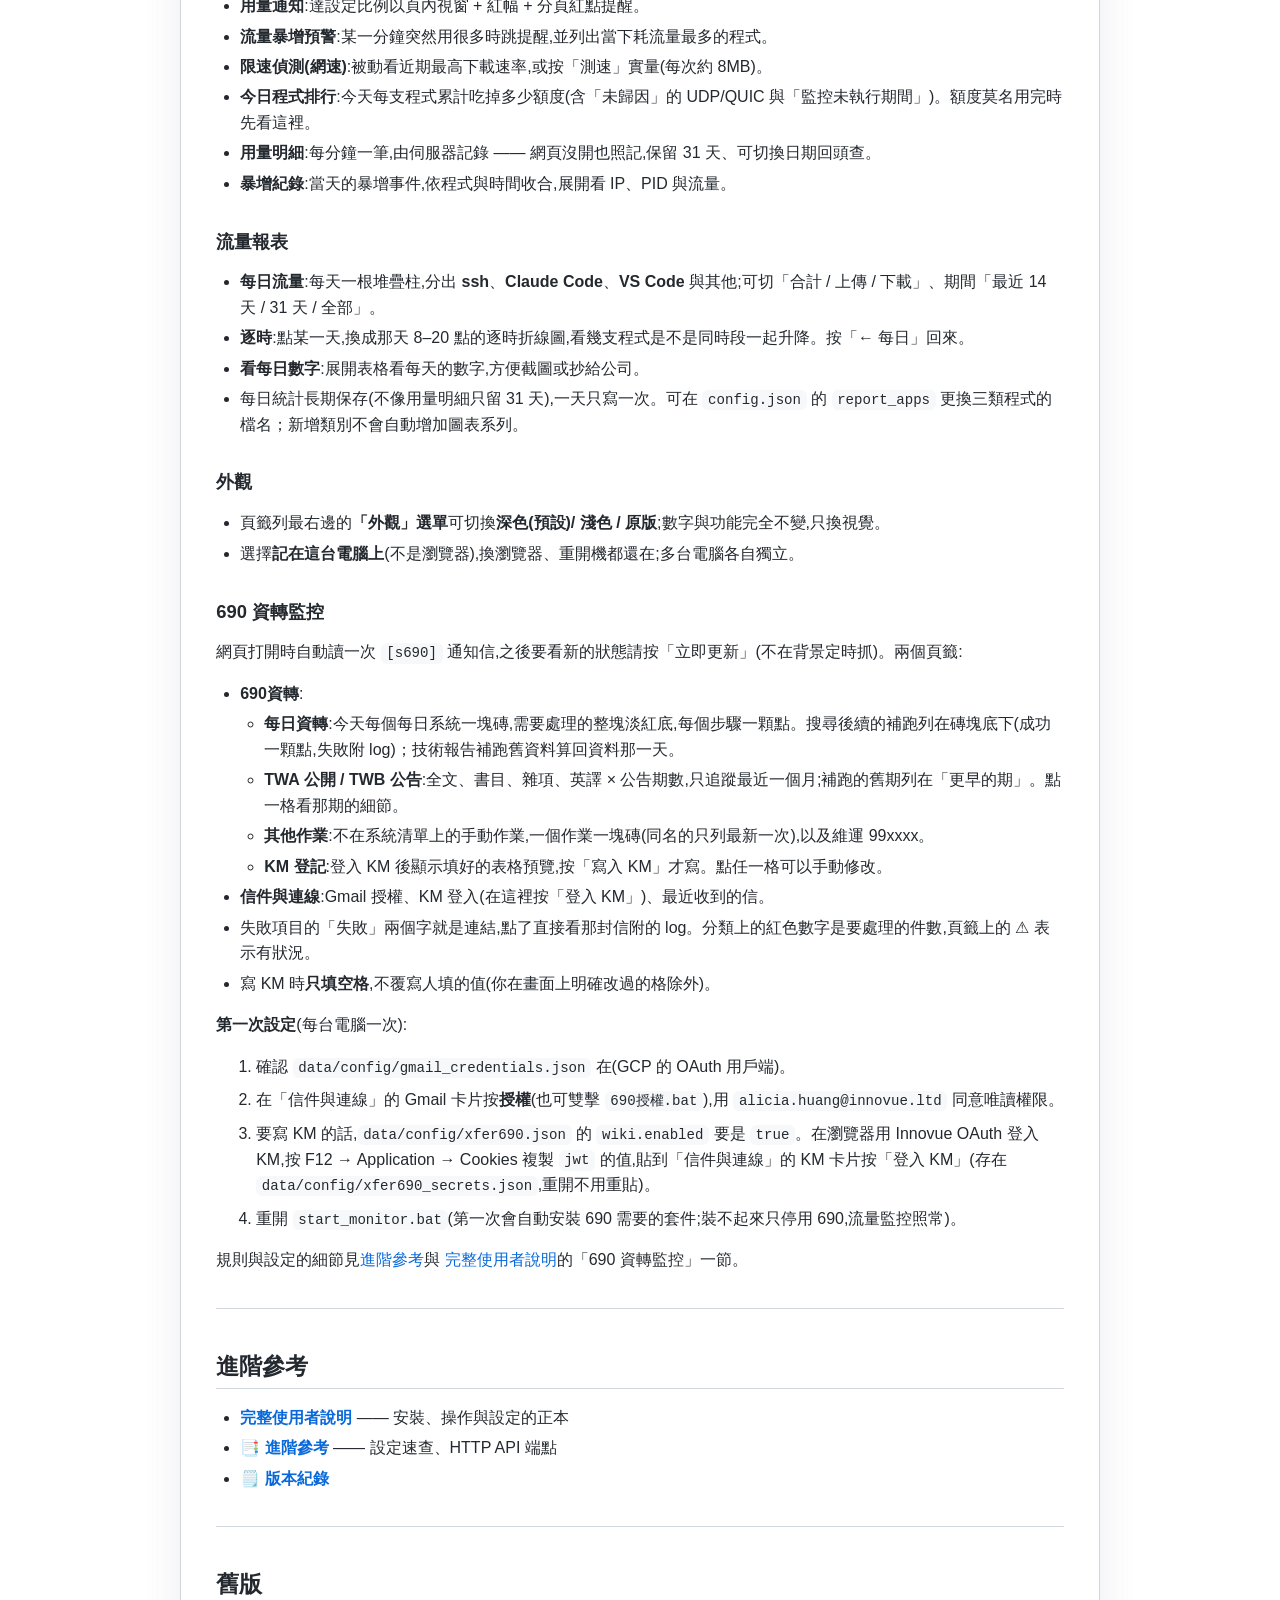
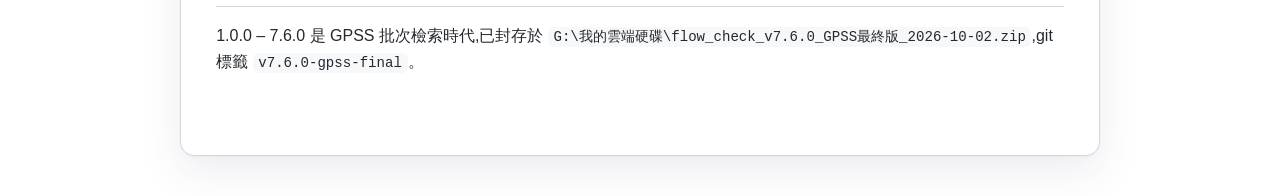
==== commit 711cc5e3: "docs: 整理使用者說明正本與進階參考,修正 KM JWT、Gmail 授權與 report_apps 說明 Co-Authored-By: Claude <noreply@anthropic.co" ====
--- a/README.html
+++ b/README.html
@@ -134,7 +134,7 @@
     <tr><td>啟動</td><td>雙擊 <strong><code>start_monitor.bat</code></strong>,會自動打開瀏覽器到 <code>http://127.0.0.1:8765</code></td></tr>
     <tr><td>關閉</td><td>雙擊 <strong><code>stop_monitor.bat</code></strong>(只關這個工具,不影響其他程式)</td></tr>
     <tr><td>內網排除診斷</td><td>雙擊 <strong><code>diag_lan.bat</code></strong>(需管理員)。每 10 秒逐連線列出對方 IP、內外網分類與收發量,並和執行中主工具的實扣量對照。平常不必開,內網排除算得怪怪的時候再用。</td></tr>
-    <tr><td>690 Gmail 授權</td><td>雙擊 <strong><code>690授權.bat</code></strong>(每台電腦一次,或授權失效時)。瀏覽器跳出 Google 登入,同意唯讀權限即可。</td></tr>
+    <tr><td>690 Gmail 授權</td><td>在「信件與連線」的 Gmail 卡片按<strong>授權</strong>(也可雙擊 <code>690授權.bat</code>)。瀏覽器跳出 Google 登入,同意唯讀權限即可。</td></tr>
   </tbody>
 </table>
 
@@ -163,7 +163,7 @@
   <li><strong>每日流量</strong>:每天一根堆疊柱,分出 <strong>ssh</strong>、<strong>Claude Code</strong>、<strong>VS Code</strong> 與其他;可切「合計 / 上傳 / 下載」、期間「最近 14 天 / 31 天 / 全部」。</li>
   <li><strong>逐時</strong>:點某一天,換成那天 8–20 點的逐時折線圖,看幾支程式是不是同時段一起升降。按「← 每日」回來。</li>
   <li><strong>看每日數字</strong>:展開表格看每天的數字,方便截圖或抄給公司。</li>
-  <li>每日統計長期保存(不像用量明細只留 31 天),一天只寫一次。要分開統計的程式可在 <code>config.json</code> 的 <code>report_apps</code> 調整。</li>
+  <li>每日統計長期保存(不像用量明細只留 31 天),一天只寫一次。可在 <code>config.json</code> 的 <code>report_apps</code> 更換三類程式的檔名；新增類別不會自動增加圖表系列。</li>
 </ul>
 
 <h3>外觀</h3>
@@ -177,9 +177,9 @@
 <ul>
   <li><strong>690資轉</strong>:
     <ul>
-      <li><strong>每日資轉</strong>:今天每個每日系統一列,每個步驟一顆點。搜尋後續的補跑列在那一列底下(成功一顆點,失敗附 log)。</li>
+      <li><strong>每日資轉</strong>:今天每個每日系統一塊磚,需要處理的整塊淡紅底,每個步驟一顆點。搜尋後續的補跑列在磚塊底下(成功一顆點,失敗附 log)；技術報告補跑舊資料算回資料那一天。</li>
       <li><strong>TWA 公開 / TWB 公告</strong>:全文、書目、雜項、英譯 × 公告期數,只追蹤最近一個月;補跑的舊期列在「更早的期」。點一格看那期的細節。</li>
-      <li><strong>其他作業</strong>:不在系統清單上的手動作業(同名的只列最新一次),以及維運 99xxxx。</li>
+      <li><strong>其他作業</strong>:不在系統清單上的手動作業,一個作業一塊磚(同名的只列最新一次),以及維運 99xxxx。</li>
       <li><strong>KM 登記</strong>:登入 KM 後顯示填好的表格預覽,按「寫入 KM」才寫。點任一格可以手動修改。</li>
     </ul>
   </li>
@@ -191,17 +191,18 @@
 <p><strong>第一次設定</strong>(每台電腦一次):</p>
 <ol class="steps">
   <li>確認 <code>data/config/gmail_credentials.json</code> 在(GCP 的 OAuth 用戶端)。</li>
-  <li>雙擊 <code>690授權.bat</code>,用 <code>alicia.huang@innovue.ltd</code> 同意唯讀權限。</li>
+  <li>在「信件與連線」的 Gmail 卡片按<strong>授權</strong>(也可雙擊 <code>690授權.bat</code>),用 <code>alicia.huang@innovue.ltd</code> 同意唯讀權限。</li>
   <li>要寫 KM 的話,<code>data/config/xfer690.json</code> 的 <code>wiki.enabled</code> 要是 <code>true</code>。在瀏覽器用 Innovue OAuth 登入 KM,按 F12 → Application → Cookies 複製 <code>jwt</code> 的值,貼到「信件與連線」的 KM 卡片按「登入 KM」(存在 <code>data/config/xfer690_secrets.json</code>,重開不用重貼)。</li>
   <li>重開 <code>start_monitor.bat</code>(第一次會自動安裝 690 需要的套件;裝不起來只停用 690,流量監控照常)。</li>
 </ol>
-<p>規則與設定的細節見<a href="doc/進階參考.html">進階參考</a>與 <code>doc/README.md</code> 的「690 資轉監控」一節。</p>
+<p>規則與設定的細節見<a href="doc/進階參考.html">進階參考</a>與 <a href="doc/README.md">完整使用者說明</a>的「690 資轉監控」一節。</p>
 
 <hr>
 
 <h2>進階參考</h2>
 <ul>
-  <li>📑 <a href="doc/進階參考.html"><strong>進階參考</strong></a> —— 設定速查、檔案結構、HTTP API 端點</li>
+  <li><a href="doc/README.md"><strong>完整使用者說明</strong></a> —— 安裝、操作與設定的正本</li>
+  <li>📑 <a href="doc/進階參考.html"><strong>進階參考</strong></a> —— 設定速查、HTTP API 端點</li>
   <li>🗒️ <a href="doc/版本紀錄.html"><strong>版本紀錄</strong></a></li>
 </ul>
 
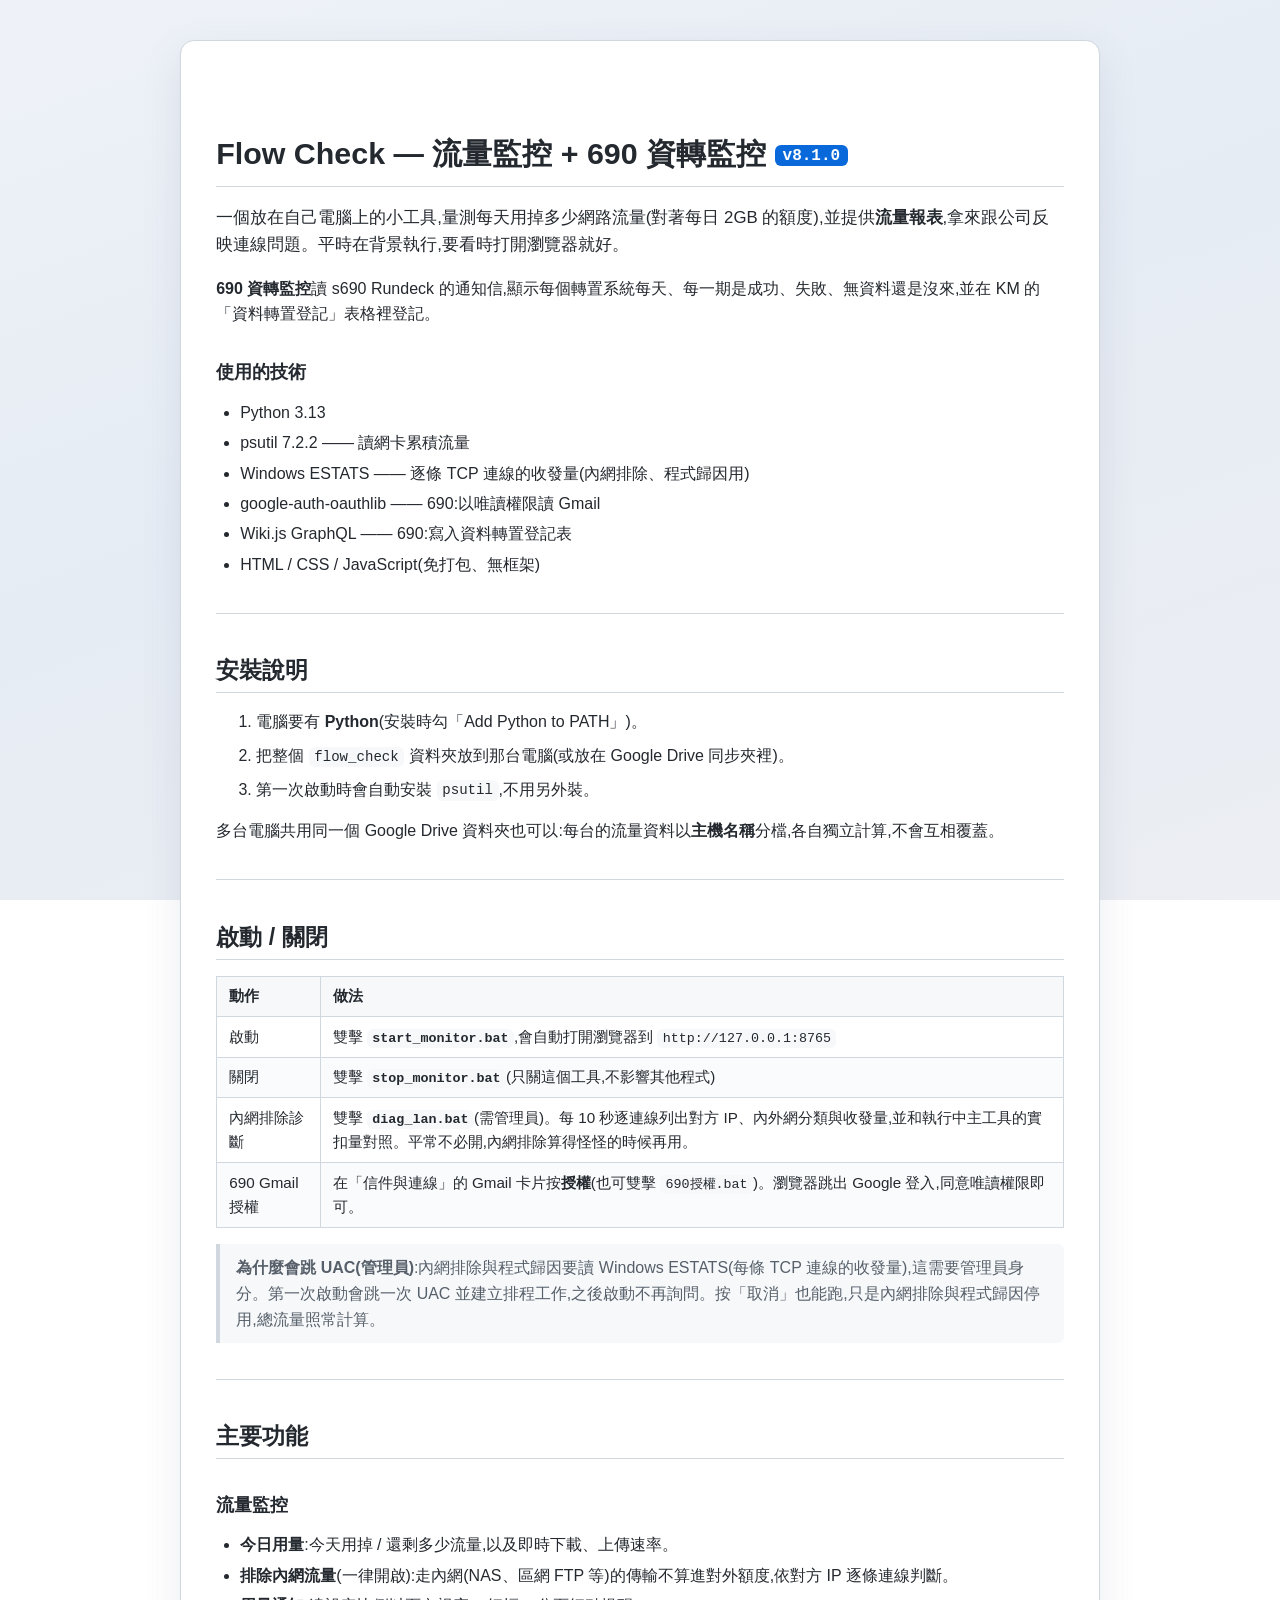
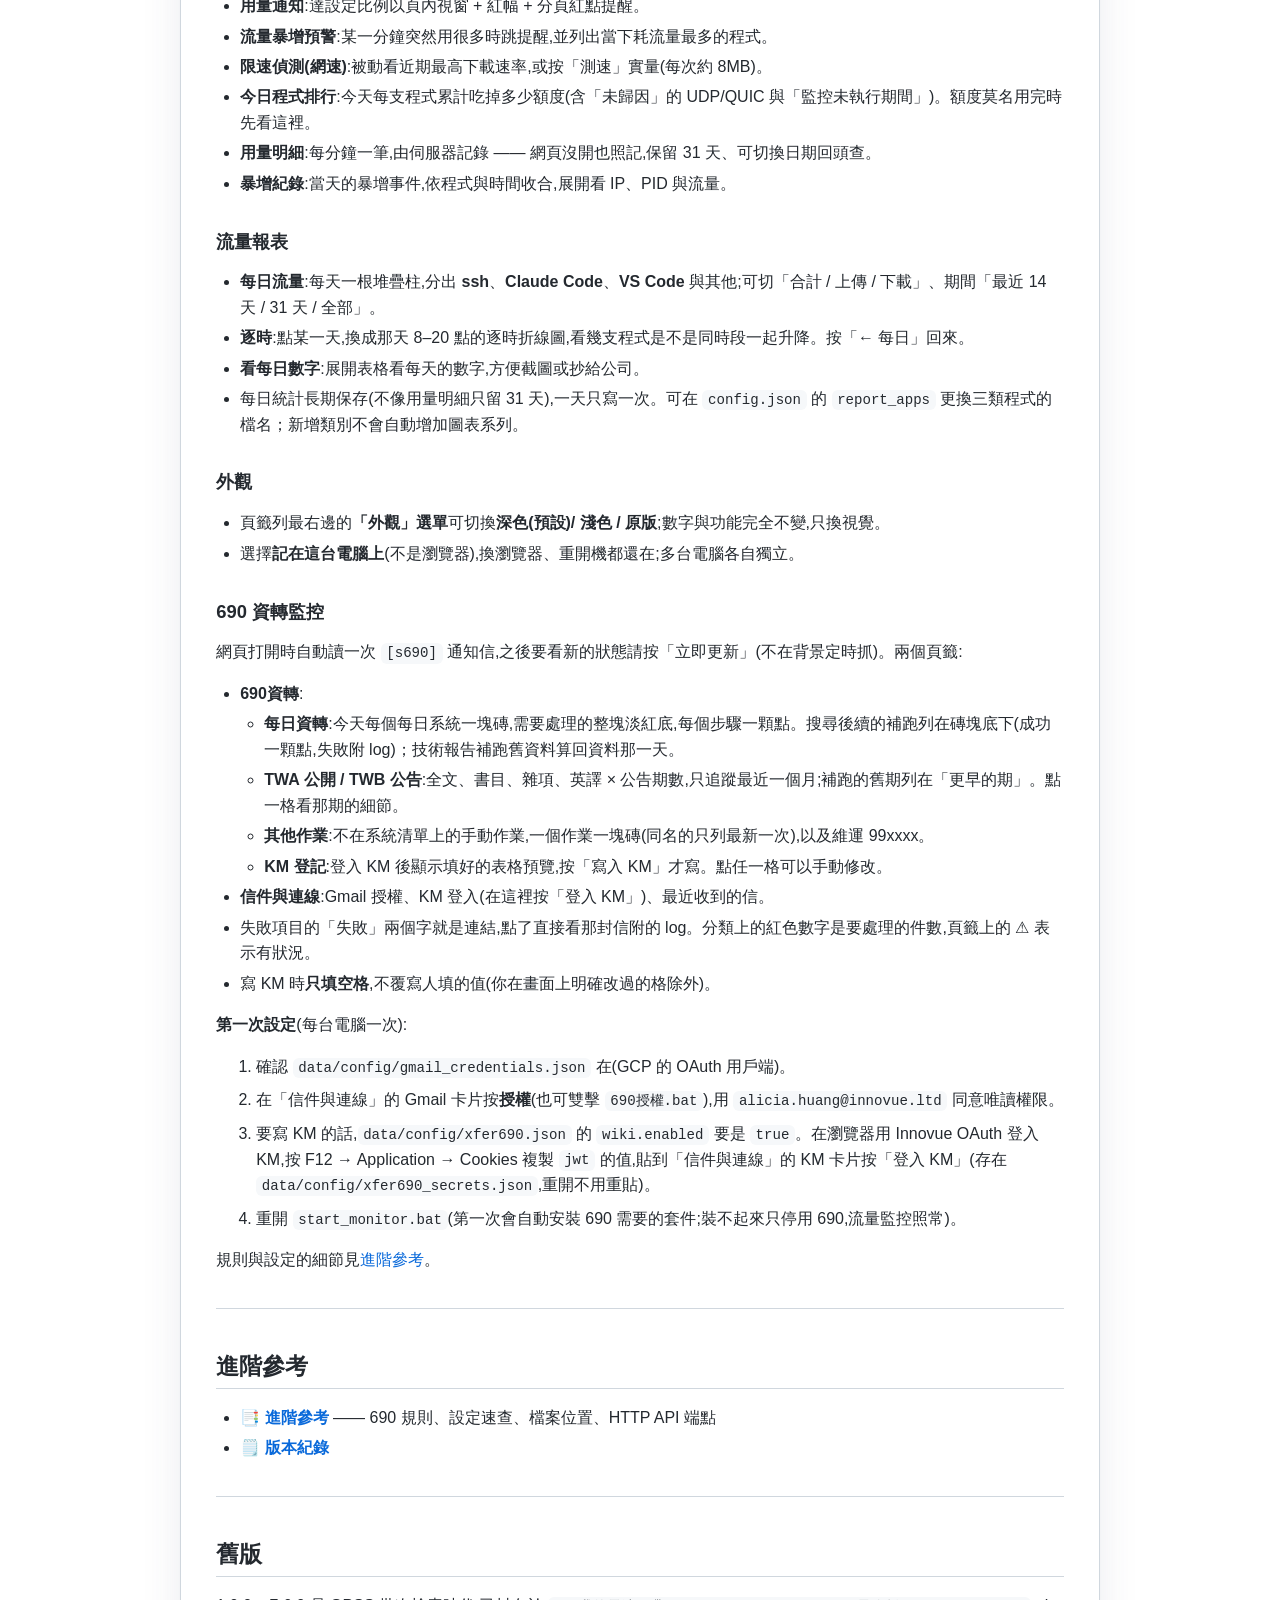
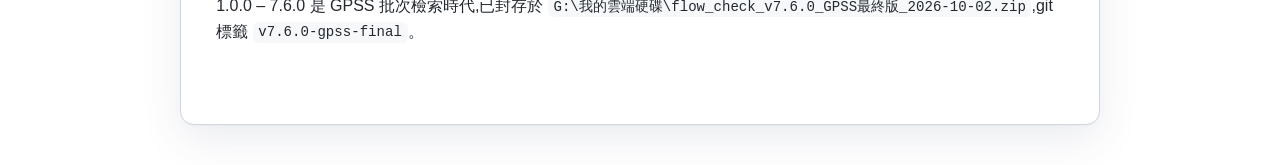
==== commit c743bb9f: "chore: 刪除已完成的計畫文件與用不到的設定,使用者說明集中到 README.html 與進階參考 - 刪除 690 實作計畫、畫面草圖與抽測欄位設計文件,拿掉指向它們的連結 - 刪除 doc/R" ====
--- a/README.html
+++ b/README.html
@@ -195,14 +195,13 @@
   <li>要寫 KM 的話,<code>data/config/xfer690.json</code> 的 <code>wiki.enabled</code> 要是 <code>true</code>。在瀏覽器用 Innovue OAuth 登入 KM,按 F12 → Application → Cookies 複製 <code>jwt</code> 的值,貼到「信件與連線」的 KM 卡片按「登入 KM」(存在 <code>data/config/xfer690_secrets.json</code>,重開不用重貼)。</li>
   <li>重開 <code>start_monitor.bat</code>(第一次會自動安裝 690 需要的套件;裝不起來只停用 690,流量監控照常)。</li>
 </ol>
-<p>規則與設定的細節見<a href="doc/進階參考.html">進階參考</a>與 <a href="doc/README.md">完整使用者說明</a>的「690 資轉監控」一節。</p>
+<p>規則與設定的細節見<a href="doc/進階參考.html">進階參考</a>。</p>
 
 <hr>
 
 <h2>進階參考</h2>
 <ul>
-  <li><a href="doc/README.md"><strong>完整使用者說明</strong></a> —— 安裝、操作與設定的正本</li>
-  <li>📑 <a href="doc/進階參考.html"><strong>進階參考</strong></a> —— 設定速查、HTTP API 端點</li>
+  <li>📑 <a href="doc/進階參考.html"><strong>進階參考</strong></a> —— 690 規則、設定速查、檔案位置、HTTP API 端點</li>
   <li>🗒️ <a href="doc/版本紀錄.html"><strong>版本紀錄</strong></a></li>
 </ul>
 
